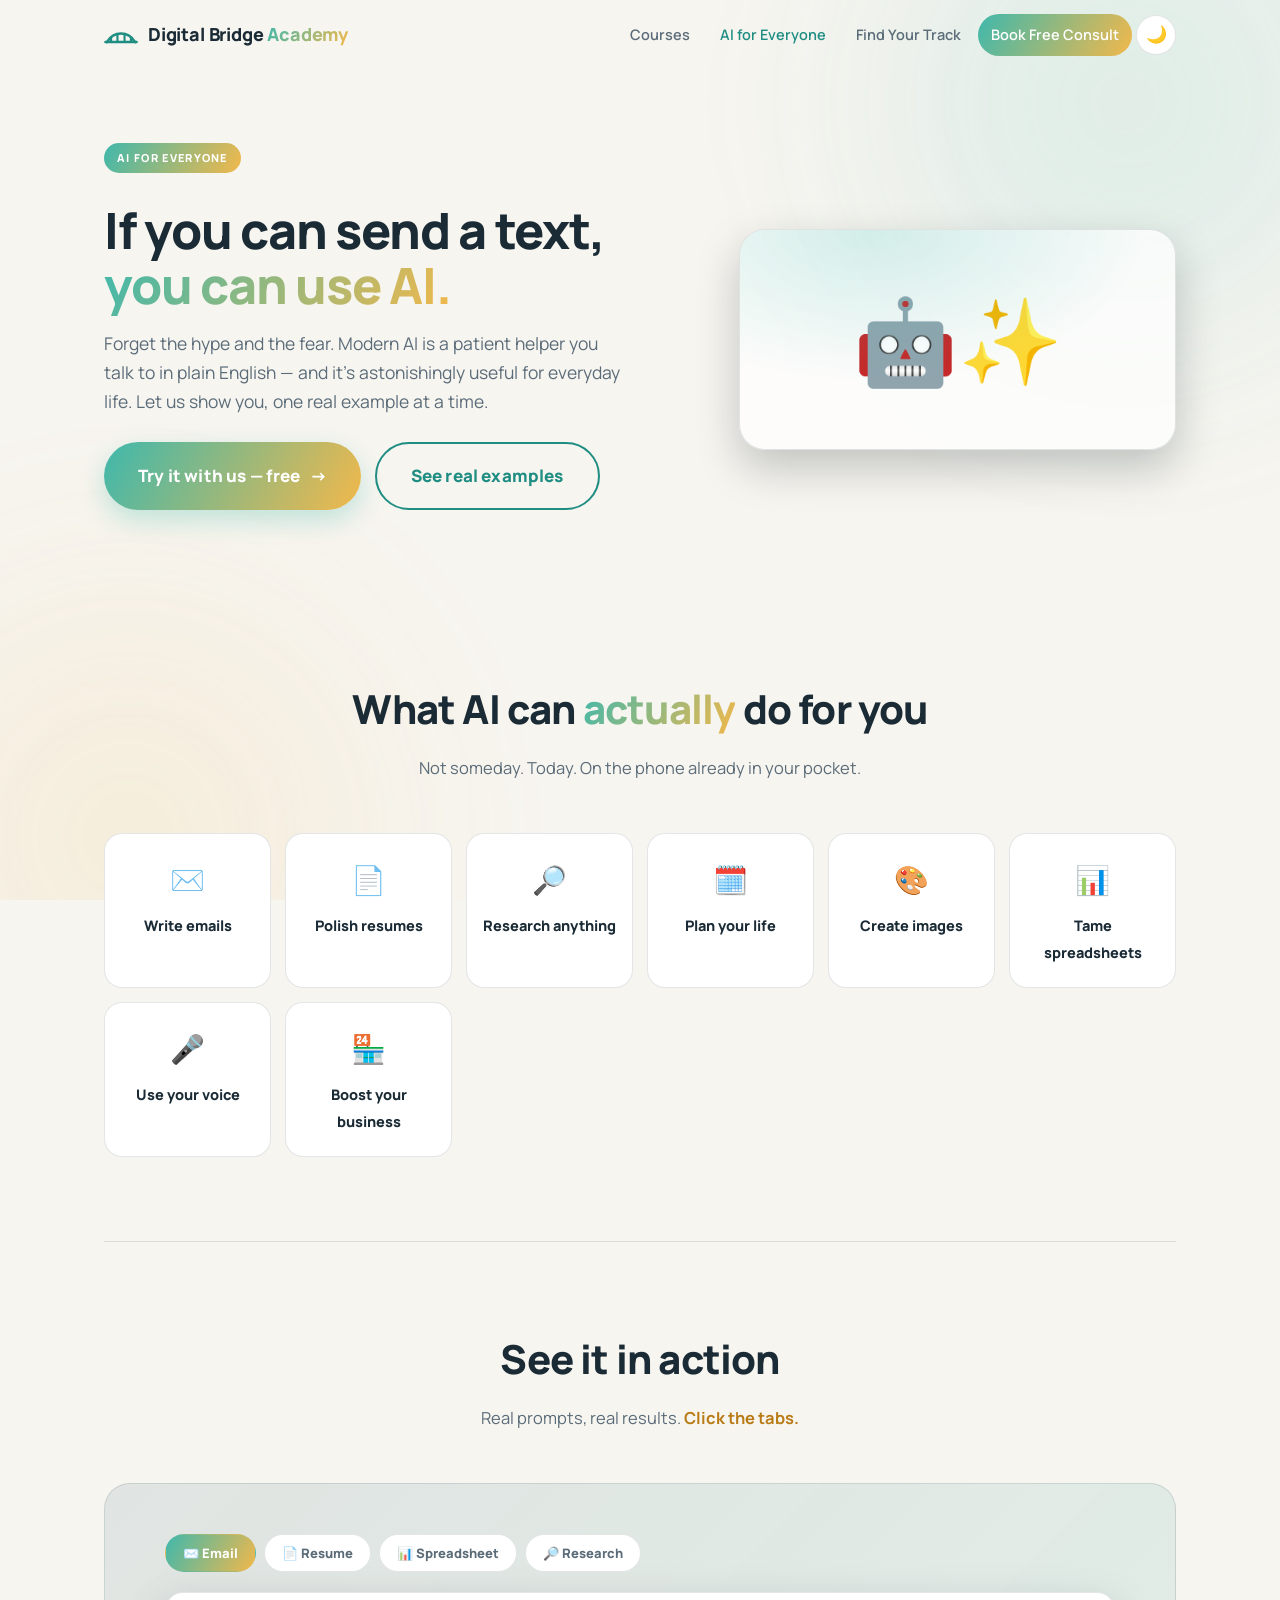
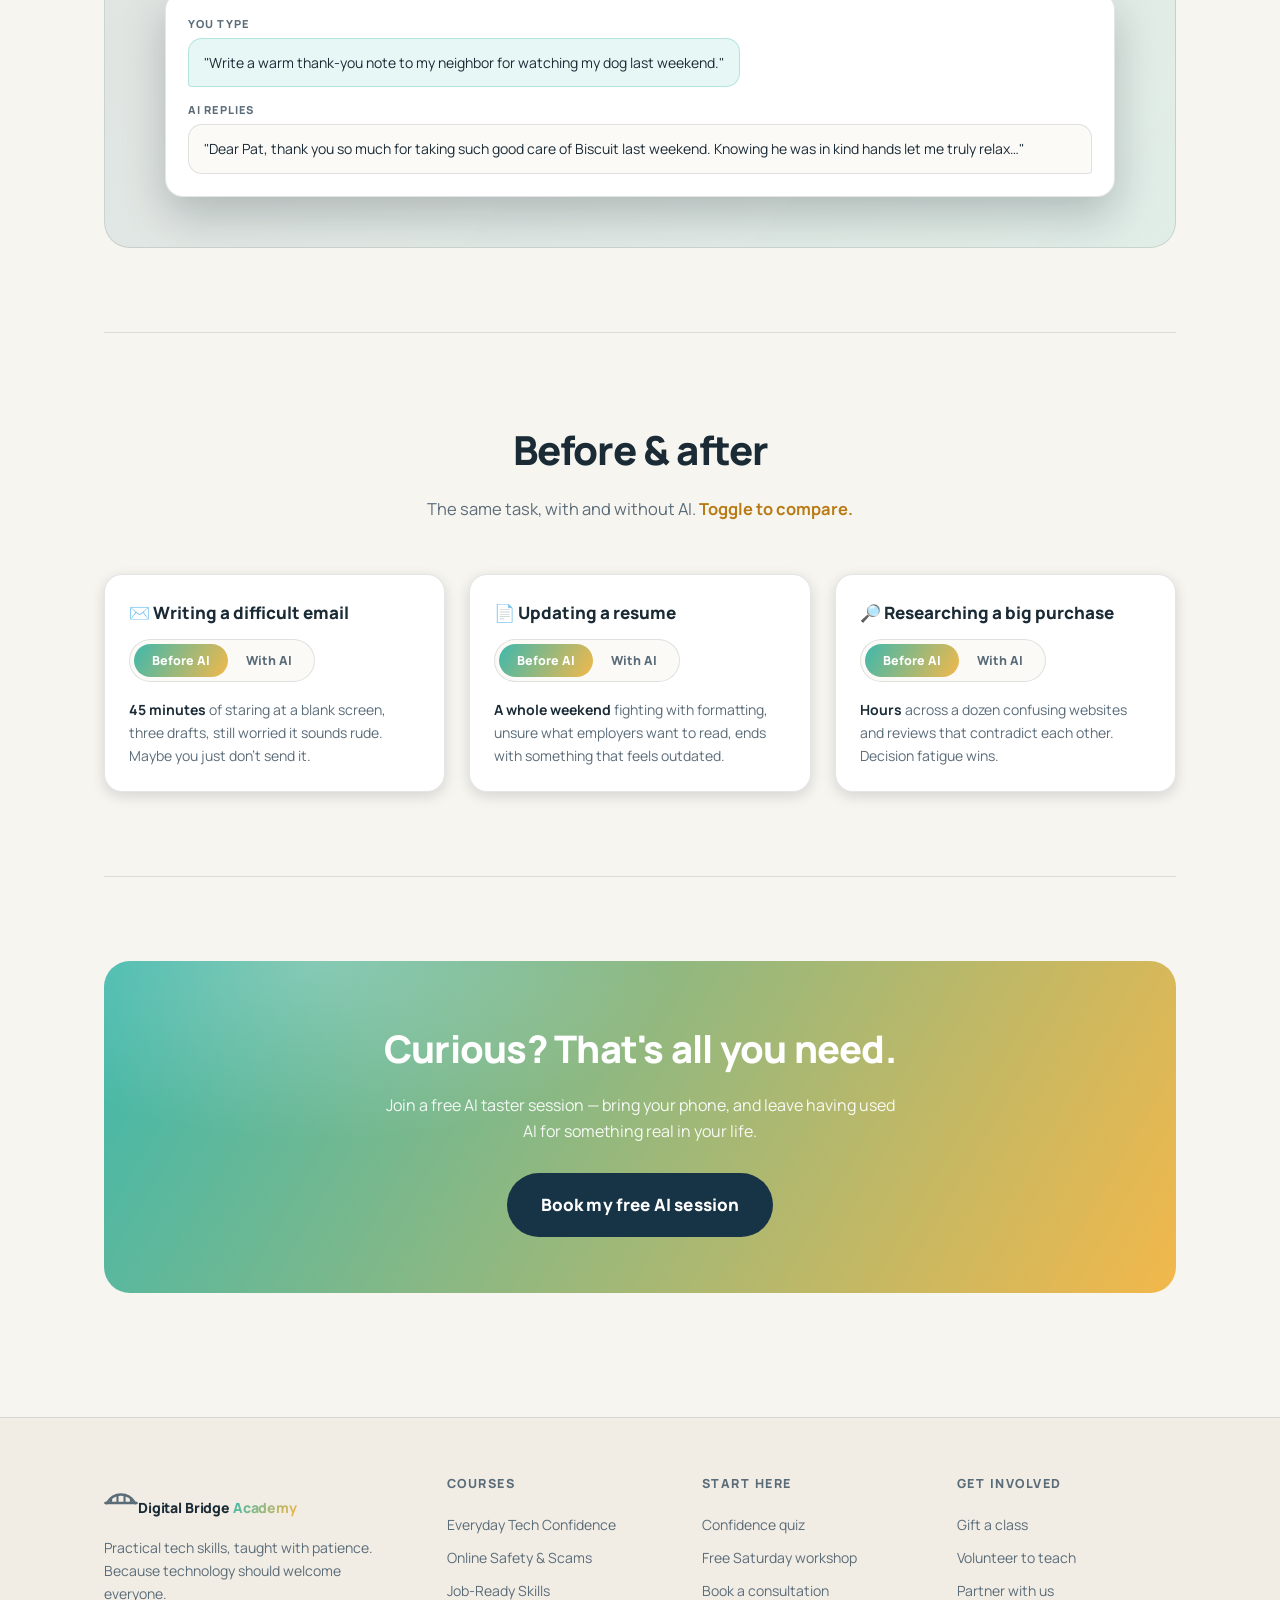
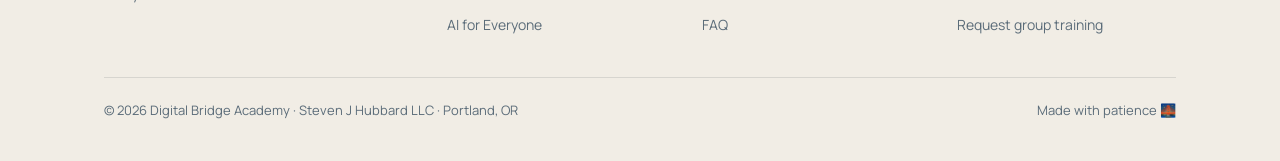
==== ai.html @ d9660aeb "Add Google Analytics (G-DJLLZ2NYZN) Wire in the gtag.js snippet for digital-bridge-academy.com's ded" ====
<!DOCTYPE html>
<html lang="en">
<head>
<meta charset="UTF-8">
<meta name="viewport" content="width=device-width, initial-scale=1.0">
<title>AI for Beginners — Learn AI Without Code | Digital Bridge Academy</title>
<meta name="description" content="AI classes for beginners and seniors: use AI assistants for email, resumes, research, spreadsheets, and everyday life — in plain English, no programming. See real before-and-after examples.">
<meta name="robots" content="index, follow">
<meta name="theme-color" content="#0B141D">
<link rel="canonical" href="https://digital-bridge-academy.vercel.app/ai.html">
<link rel="icon" href="/favicon.svg" type="image/svg+xml">
<script>document.documentElement.classList.add('js')</script>
<meta property="og:type" content="website">
<meta property="og:site_name" content="Digital Bridge Academy">
<meta property="og:title" content="AI for Everyone — Learn AI Without Code">
<meta property="og:description" content="Use AI for email, resumes, research, and everyday life — plain English, no programming.">
<meta property="og:url" content="https://digital-bridge-academy.vercel.app/ai.html">
<link rel="preconnect" href="https://fonts.googleapis.com">
<link rel="preconnect" href="https://fonts.gstatic.com" crossorigin>
<link rel="stylesheet" href="https://fonts.googleapis.com/css2?family=Manrope:wght@500;600;700;800&display=swap">
<link rel="stylesheet" href="/styles.css">
<!-- Google tag (gtag.js) -->
<script async src="https://www.googletagmanager.com/gtag/js?id=G-DJLLZ2NYZN"></script>
<script>window.dataLayer=window.dataLayer||[];function gtag(){dataLayer.push(arguments);}gtag('js',new Date());gtag('config','G-DJLLZ2NYZN');</script>
</head>
<body>
<a class="skip-link" href="#main">Skip to main content</a>
<div class="bg-blobs" aria-hidden="true"></div>
<div class="progress-bar" id="progressBar" aria-hidden="true"></div>

<header class="site-header">
  <div class="wrap header-inner">
    <a href="/" class="logo" aria-label="Digital Bridge Academy home">
      <svg viewBox="0 0 48 48" aria-hidden="true"><path d="M4 34 C14 18, 34 18, 44 34" fill="none" stroke="currentColor" stroke-width="3.5" stroke-linecap="round"/><line x1="10" y1="34" x2="10" y2="27.5" stroke="currentColor" stroke-width="3"/><line x1="19" y1="34" x2="19" y2="23.5" stroke="currentColor" stroke-width="3"/><line x1="29" y1="34" x2="29" y2="23.5" stroke="currentColor" stroke-width="3"/><line x1="38" y1="34" x2="38" y2="27.5" stroke="currentColor" stroke-width="3"/><line x1="2" y1="34" x2="46" y2="34" stroke="currentColor" stroke-width="3.5" stroke-linecap="round"/></svg>
      <span>Digital Bridge <em>Academy</em></span>
    </a>
    <nav class="main-nav" aria-label="Main navigation">
      <a href="/#courses">Courses</a>
      <a href="/ai.html" class="active">AI for Everyone</a>
      <a href="/#quiz">Find Your Track</a>
      <a href="/#contact" class="nav-cta">Book Free Consult</a>
      <button class="theme-toggle" id="themeToggle" aria-label="Toggle color theme">☀️</button>
    </nav>
  </div>
</header>

<main id="main">
<div class="wrap">

  <section class="course-hero">
    <div>
      <span class="badge badge-hot">AI for Everyone</span>
      <h1>If you can send a text, <span style="background:var(--grad-brand); -webkit-background-clip:text; background-clip:text; color:transparent;">you can use AI.</span></h1>
      <p class="lede">Forget the hype and the fear. Modern AI is a patient helper you talk to in plain English — and it's astonishingly useful for everyday life. Let us show you, one real example at a time.</p>
      <div class="cta-row">
        <a href="/#contact" class="btn btn-primary btn-lg">Try it with us — free <span class="btn-arrow">→</span></a>
        <a href="#examples" class="btn btn-secondary btn-lg">See real examples</a>
      </div>
    </div>
    <div class="course-hero-art reveal-scale" aria-hidden="true">🤖✨</div>
  </section>

  <section class="section" id="can-do">
    <div class="section-head reveal">
      <h2>What AI can <span class="grad">actually</span> do for you</h2>
      <p class="sub">Not someday. Today. On the phone already in your pocket.</p>
    </div>
    <div class="aud-grid">
      <div class="aud-chip reveal" style="--d:.02s" data-tip="Draft, soften, or shorten any email — then you approve every word before sending."><span class="a-icon">✉️</span><span class="a-name">Write emails</span></div>
      <div class="aud-chip reveal" style="--d:.05s" data-tip="Turn your work history into a polished, modern resume in minutes."><span class="a-icon">📄</span><span class="a-name">Polish resumes</span></div>
      <div class="aud-chip reveal" style="--d:.08s" data-tip="Compare products, summarize articles, and answer questions — with sources."><span class="a-icon">🔎</span><span class="a-name">Research anything</span></div>
      <div class="aud-chip reveal" style="--d:.11s" data-tip="Meal plans, budgets, packing lists, medication schedules — organized instantly."><span class="a-icon">🗓️</span><span class="a-name">Plan your life</span></div>
      <div class="aud-chip reveal" style="--d:.14s" data-tip="Describe a picture in words and watch AI create it — cards, invitations, art."><span class="a-icon">🎨</span><span class="a-name">Create images</span></div>
      <div class="aud-chip reveal" style="--d:.17s" data-tip="Totals, sorting, and summaries in spreadsheets — without memorizing formulas."><span class="a-icon">📊</span><span class="a-name">Tame spreadsheets</span></div>
      <div class="aud-chip reveal" style="--d:.2s" data-tip="Talk instead of type — AI assistants understand plain spoken English."><span class="a-icon">🎤</span><span class="a-name">Use your voice</span></div>
      <div class="aud-chip reveal" style="--d:.23s" data-tip="Invoices, follow-ups, social posts — small-business busywork, automated."><span class="a-icon">🏪</span><span class="a-name">Boost your business</span></div>
    </div>
  </section>

  <section class="section" id="examples">
    <div class="section-head reveal">
      <h2>See it in action</h2>
      <p class="sub">Real prompts, real results. <strong>Click the tabs.</strong></p>
    </div>
    <div class="ai-band reveal">
      <div class="tab-btns" role="tablist">
        <button class="active">✉️ Email</button>
        <button>📄 Resume</button>
        <button>📊 Spreadsheet</button>
        <button>🔎 Research</button>
      </div>
      <div class="tab-panel active">
        <div class="chat-demo">
          <div class="chat-line user"><span class="who">You type</span><p>"Write a warm thank-you note to my neighbor for watching my dog last weekend."</p></div>
          <div class="chat-line ai"><span class="who">AI replies</span><p>"Dear Pat, thank you so much for taking such good care of Biscuit last weekend. Knowing he was in kind hands let me truly relax…"</p></div>
        </div>
      </div>
      <div class="tab-panel">
        <div class="chat-demo">
          <div class="chat-line user"><span class="who">You type</span><p>"I stocked shelves and trained new staff for 12 years. Turn that into resume bullet points."</p></div>
          <div class="chat-line ai"><span class="who">AI replies</span><p>"• Managed inventory accuracy across 4,000+ SKUs&nbsp;&nbsp;• Trained and mentored 25+ new team members&nbsp;&nbsp;• Recognized for 12 years of reliable service…"</p></div>
        </div>
      </div>
      <div class="tab-panel">
        <div class="chat-demo">
          <div class="chat-line user"><span class="who">You type</span><p>"Here are my monthly expenses. What am I spending the most on, and where could I save?"</p></div>
          <div class="chat-line ai"><span class="who">AI replies</span><p>"Your top category is subscriptions at $87/month. Three appear unused since March — canceling them saves $41/month…"</p></div>
        </div>
      </div>
      <div class="tab-panel">
        <div class="chat-demo">
          <div class="chat-line user"><span class="who">You type</span><p>"Compare the three best phones for seniors under $300. Big buttons matter."</p></div>
          <div class="chat-line ai"><span class="who">AI replies</span><p>"Here are three strong options with large displays and simple modes, compared by price, battery, and ease of use…"</p></div>
        </div>
      </div>
    </div>
  </section>

  <section class="section" id="before-after">
    <div class="section-head reveal">
      <h2>Before &amp; after</h2>
      <p class="sub">The same task, with and without AI. <strong>Toggle to compare.</strong></p>
    </div>
    <div class="card-grid">
      <div class="ba reveal" style="--d:.04s">
        <h3 style="font-weight:800; font-size:17px; margin-bottom:12px;">✉️ Writing a difficult email</h3>
        <div class="ba-toggle"><button class="active">Before AI</button><button>With AI</button></div>
        <div class="ba-pane active"><strong>45 minutes</strong> of staring at a blank screen, three drafts, still worried it sounds rude. Maybe you just don't send it.</div>
        <div class="ba-pane"><strong>3 minutes:</strong> describe what you want to say and how you want it to feel. Read the draft, tweak two words, send. Done — and it sounds like the best version of you.</div>
      </div>
      <div class="ba reveal" style="--d:.12s">
        <h3 style="font-weight:800; font-size:17px; margin-bottom:12px;">📄 Updating a resume</h3>
        <div class="ba-toggle"><button class="active">Before AI</button><button>With AI</button></div>
        <div class="ba-pane active"><strong>A whole weekend</strong> fighting with formatting, unsure what employers want to read, ends with something that feels outdated.</div>
        <div class="ba-pane"><strong>One evening:</strong> tell AI your real work history in your own words. It structures, phrases, and formats — you fact-check and approve. Modern, honest, and finished.</div>
      </div>
      <div class="ba reveal" style="--d:.2s">
        <h3 style="font-weight:800; font-size:17px; margin-bottom:12px;">🔎 Researching a big purchase</h3>
        <div class="ba-toggle"><button class="active">Before AI</button><button>With AI</button></div>
        <div class="ba-pane active"><strong>Hours</strong> across a dozen confusing websites and reviews that contradict each other. Decision fatigue wins.</div>
        <div class="ba-pane"><strong>10 minutes:</strong> ask for a comparison that fits YOUR needs and budget, then ask follow-up questions like you would a knowledgeable friend.</div>
      </div>
    </div>
  </section>

  <section class="section">
    <div class="cta-band reveal-scale">
      <h2>Curious? That's all you need.</h2>
      <p>Join a free AI taster session — bring your phone, and leave having used AI for something real in your life.</p>
      <a href="/#contact" class="btn btn-lg">Book my free AI session</a>
    </div>
  </section>

</div>
</main>

<footer class="site-footer">
  <div class="wrap">
    <div class="footer-grid">
      <div class="footer-brand">
        <a href="/" class="logo"><svg viewBox="0 0 48 48" aria-hidden="true"><path d="M4 34 C14 18, 34 18, 44 34" fill="none" stroke="currentColor" stroke-width="3.5" stroke-linecap="round"/><line x1="10" y1="34" x2="10" y2="27.5" stroke="currentColor" stroke-width="3"/><line x1="19" y1="34" x2="19" y2="23.5" stroke="currentColor" stroke-width="3"/><line x1="29" y1="34" x2="29" y2="23.5" stroke="currentColor" stroke-width="3"/><line x1="38" y1="34" x2="38" y2="27.5" stroke="currentColor" stroke-width="3"/><line x1="2" y1="34" x2="46" y2="34" stroke="currentColor" stroke-width="3.5" stroke-linecap="round"/></svg><span>Digital Bridge <em>Academy</em></span></a>
        <p>Practical tech skills, taught with patience. Because technology should welcome everyone.</p>
      </div>
      <div>
        <h4>Courses</h4>
        <a href="/courses/everyday-tech.html">Everyday Tech Confidence</a>
        <a href="/courses/online-safety.html">Online Safety &amp; Scams</a>
        <a href="/courses/job-ready.html">Job-Ready Skills</a>
        <a href="/ai.html">AI for Everyone</a>
      </div>
      <div>
        <h4>Start here</h4>
        <a href="/#quiz">Confidence quiz</a>
        <a href="/#workshop">Free Saturday workshop</a>
        <a href="/#contact">Book a consultation</a>
        <a href="/#faq">FAQ</a>
      </div>
      <div>
        <h4>Get involved</h4>
        <a href="/#contact">Gift a class</a>
        <a href="/#contact">Volunteer to teach</a>
        <a href="/#contact">Partner with us</a>
        <a href="/#contact">Request group training</a>
      </div>
    </div>
    <div class="footer-bottom">
      <span>© 2026 Digital Bridge Academy · Steven J Hubbard LLC · Portland, OR</span>
      <span>Made with patience 🌉</span>
    </div>
  </div>
</footer>

<button id="backToTop" aria-label="Back to top">↑</button>
<script src="/main.js" defer></script>
</body>
</html>
---- styles.css ----
/* ============================================================
   Digital Bridge Academy — Design System
   Premium, warm, accessible. Light + dark themes.
   ============================================================ */

:root{
  --brand-teal:#3FB8AC;
  --brand-amber:#F2B84B;
  --brand-navy:#1F4E6B;
  --grad-brand:linear-gradient(120deg, var(--brand-teal), var(--brand-amber));
  --radius:18px;
  --radius-lg:26px;
  --shadow-1:0 4px 14px rgba(6,16,24,.14);
  --shadow-2:0 18px 44px rgba(6,16,24,.22);
  --shadow-3:0 34px 80px rgba(6,16,24,.32);
  --ease-spring:cubic-bezier(.34,1.4,.4,1);
  --ease-out:cubic-bezier(.16,.84,.32,1);
}

/* ---------- Themes ---------- */
:root, [data-theme="dark"]{
  --bg:#0B141D;
  --bg-2:#0F1B26;
  --surface:#141F2B;
  --surface-2:#1A2836;
  --glass:rgba(20,31,43,.66);
  --glass-strong:rgba(20,31,43,.92);
  --text:#EAF0F5;
  --muted:#97A9B8;
  --line:rgba(151,169,184,.16);
  --line-strong:rgba(151,169,184,.30);
  --teal:#4CC4B8;
  --amber:#F6C15E;
  --on-accent:#0D1A24;
  --hero-glow-1:rgba(63,184,172,.16);
  --hero-glow-2:rgba(242,184,75,.10);
  --shadow-color:rgba(0,0,0,.5);
}
[data-theme="light"]{
  --bg:#F7F5F0;
  --bg-2:#F1EDE5;
  --surface:#FFFFFF;
  --surface-2:#FBFAF7;
  --glass:rgba(255,255,255,.72);
  --glass-strong:rgba(255,255,255,.95);
  --text:#1B2B36;
  --muted:#5B6C79;
  --line:rgba(27,43,54,.12);
  --line-strong:rgba(27,43,54,.26);
  --teal:#1F8D82;
  --amber:#B87A14;
  --on-accent:#FFFFFF;
  --hero-glow-1:rgba(63,184,172,.22);
  --hero-glow-2:rgba(242,184,75,.20);
  --shadow-color:rgba(31,78,107,.18);
}

/* ---------- Base ---------- */
*{margin:0; padding:0; box-sizing:border-box;}
html{scroll-behavior:smooth; scroll-padding-top:90px;}
body{
  font-family:'Manrope', 'Segoe UI', Helvetica, Arial, sans-serif;
  background:var(--bg); color:var(--text); line-height:1.65;
  -webkit-font-smoothing:antialiased; text-rendering:optimizeLegibility;
  transition:background .35s ease, color .35s ease;
  overflow-x:hidden;
}
.wrap{max-width:1120px; margin:0 auto; padding:0 24px;}
::selection{background:rgba(63,184,172,.35);}
a{color:var(--teal);}
img, svg{max-width:100%;}
:focus-visible{outline:3px solid var(--teal); outline-offset:3px; border-radius:6px;}
.skip-link{position:absolute; left:-9999px; top:0; background:var(--surface); color:var(--text); padding:12px 18px; border-radius:0 0 12px 0; z-index:200;}
.skip-link:focus{left:0;}

/* Ambient background blobs */
.bg-blobs{position:fixed; inset:0; z-index:-1; overflow:hidden; pointer-events:none;}
.bg-blobs::before, .bg-blobs::after{
  content:''; position:absolute; width:60vw; height:60vw; border-radius:50%;
  filter:blur(90px); opacity:.8;
}
.bg-blobs::before{background:radial-gradient(circle, var(--hero-glow-1), transparent 65%); top:-22vw; right:-18vw; animation:blob-a 26s ease-in-out infinite alternate;}
.bg-blobs::after{background:radial-gradient(circle, var(--hero-glow-2), transparent 65%); bottom:-25vw; left:-20vw; animation:blob-b 32s ease-in-out infinite alternate;}
@keyframes blob-a{from{transform:translate(0,0) scale(1);} to{transform:translate(-6vw,8vh) scale(1.15);}}
@keyframes blob-b{from{transform:translate(0,0) scale(1.1);} to{transform:translate(7vw,-6vh) scale(.95);}}

/* ---------- Progress bar ---------- */
.progress-bar{position:fixed; top:0; left:0; height:3px; width:0; background:var(--grad-brand); z-index:120; border-radius:0 3px 3px 0;}

/* ---------- Header ---------- */
.site-header{position:sticky; top:0; z-index:100; background:transparent; transition:background .3s, box-shadow .3s, border-color .3s; border-bottom:1px solid transparent;}
.site-header.scrolled{background:var(--glass); backdrop-filter:blur(14px); -webkit-backdrop-filter:blur(14px); border-bottom-color:var(--line); box-shadow:0 10px 30px var(--shadow-color);}
.header-inner{display:flex; align-items:center; justify-content:space-between; padding:14px 24px; gap:12px; flex-wrap:wrap;}
.logo{display:flex; align-items:center; gap:10px; text-decoration:none; color:var(--teal); font-weight:800; font-size:18px; letter-spacing:-.01em;}
.logo svg{width:34px; height:34px; transition:transform .45s var(--ease-spring);}
.logo:hover svg{transform:translateY(-3px) rotate(-5deg);}
.logo span{color:var(--text);}
.logo em{font-style:normal; background:var(--grad-brand); -webkit-background-clip:text; background-clip:text; color:transparent;}
nav.main-nav{display:flex; gap:4px; align-items:center; flex-wrap:wrap;}
nav.main-nav a{text-decoration:none; color:var(--muted); font-size:14.5px; font-weight:600; padding:9px 13px; border-radius:999px; transition:color .2s, background .2s;}
nav.main-nav a:hover{color:var(--text); background:rgba(127,127,127,.12);}
nav.main-nav a.active{color:var(--teal);}
.nav-cta{background:var(--grad-brand); color:var(--on-accent) !important; font-weight:800;}
.nav-cta:hover{filter:brightness(1.08); background:var(--grad-brand) !important;}
.theme-toggle{width:40px; height:40px; border-radius:50%; border:1px solid var(--line); background:var(--surface); color:var(--text); cursor:pointer; font-size:17px; display:flex; align-items:center; justify-content:center; transition:transform .3s var(--ease-spring), background .2s;}
.theme-toggle:hover{transform:rotate(18deg) scale(1.08);}

/* ---------- Buttons ---------- */
.btn{position:relative; overflow:hidden; display:inline-flex; align-items:center; justify-content:center; gap:9px; padding:15px 28px; border-radius:999px; text-decoration:none; font-size:15.5px; font-weight:800; font-family:inherit; border:none; cursor:pointer; transition:transform .22s var(--ease-out), box-shadow .22s, filter .2s; letter-spacing:.01em;}
.btn::after{content:''; position:absolute; top:0; left:-80%; width:50%; height:100%; background:linear-gradient(105deg, transparent, rgba(255,255,255,.4), transparent); transform:skewX(-20deg); transition:left .6s ease;}
.btn:hover::after{left:135%;}
.btn-primary{background:var(--grad-brand); color:var(--on-accent); box-shadow:0 10px 26px rgba(63,184,172,.3);}
.btn-primary:hover{transform:translateY(-3px); box-shadow:0 16px 36px rgba(63,184,172,.4);}
.btn-arrow{display:inline-block; transition:transform .25s ease;}
.btn:hover .btn-arrow{transform:translateX(5px);}
.btn-secondary{background:transparent; color:var(--teal); border:2px solid var(--teal);}
.btn-secondary:hover{background:rgba(63,184,172,.1); transform:translateY(-3px);}
.btn-ghost{background:transparent; color:var(--muted); border:2px solid var(--line-strong);}
.btn-ghost:hover{color:var(--text); border-color:var(--muted);}
.btn-lg{padding:18px 34px; font-size:17px;}
.btn-sm{padding:10px 20px; font-size:13.5px;}

/* ---------- Tooltips ---------- */
[data-tip]{position:relative;}
[data-tip]::before{content:''; position:absolute; bottom:calc(100% + 3px); left:50%; transform:translateX(-50%); border:6px solid transparent; border-top-color:var(--glass-strong); display:none; pointer-events:none; z-index:70;}
[data-tip]::after{content:attr(data-tip); position:absolute; bottom:calc(100% + 14px); left:50%; transform:translateX(-50%); background:var(--glass-strong); backdrop-filter:blur(10px); color:var(--text); padding:10px 14px; border-radius:12px; font-size:12.5px; font-weight:500; font-style:normal; line-height:1.5; width:max-content; max-width:240px; text-align:left; display:none; pointer-events:none; border:1px solid var(--line); box-shadow:var(--shadow-2); z-index:70; white-space:normal;}
[data-tip]:hover::after, [data-tip]:focus-visible::after{display:block; animation:tip-in .22s ease;}
[data-tip]:hover::before, [data-tip]:focus-visible::before{display:block; animation:tip-in .22s ease;}
@keyframes tip-in{from{opacity:0; translate:0 6px;} to{opacity:1; translate:0 0;}}
.term{border-bottom:2px dotted var(--teal); cursor:help; font-weight:600;}

/* ---------- Reveal ---------- */
.js .reveal{opacity:0; transform:translateY(28px); transition:opacity .75s ease var(--d,0s), transform .75s var(--ease-out) var(--d,0s);}
.js .reveal.in-view{opacity:1; transform:none;}
.js .reveal-scale{opacity:0; transform:scale(.92); transition:opacity .7s ease var(--d,0s), transform .7s var(--ease-spring) var(--d,0s);}
.js .reveal-scale.in-view{opacity:1; transform:none;}

/* ---------- Hero ---------- */
.hero{position:relative; display:grid; grid-template-columns:1.05fr .95fr; gap:44px; align-items:center; padding:84px 0 70px;}
@media(max-width:880px){.hero{grid-template-columns:1fr; padding-top:44px;}}
#particles{position:absolute; inset:0; z-index:-1; opacity:.55;}
.eyebrow{display:inline-flex; align-items:center; gap:8px; color:var(--amber); font-size:12.5px; letter-spacing:.16em; text-transform:uppercase; font-weight:800; margin-bottom:18px; background:var(--surface); border:1px solid var(--line); padding:8px 16px; border-radius:999px; box-shadow:var(--shadow-1);}
.eyebrow .dot{width:8px; height:8px; border-radius:50%; background:var(--teal); animation:pulse-dot 2s ease infinite;}
@keyframes pulse-dot{0%,100%{box-shadow:0 0 0 0 rgba(63,184,172,.5);} 60%{box-shadow:0 0 0 7px rgba(63,184,172,0);}}
.hero h1{font-size:clamp(36px, 5.6vw, 62px); line-height:1.06; letter-spacing:-.03em; font-weight:800; margin-bottom:22px;}
.hero h1 .grad{background:var(--grad-brand); -webkit-background-clip:text; background-clip:text; color:transparent;}
.hero .lede{font-size:19px; color:var(--muted); max-width:520px; margin-bottom:30px;}
.rotator-box{display:inline-block; color:var(--teal); font-weight:800;}
.rotator{display:inline-block; border-bottom:3px solid var(--amber);}
.rotator.swap{animation:rotate-word .5s ease;}
@keyframes rotate-word{from{opacity:0; transform:translateY(10px);} to{opacity:1; transform:none;}}
.cta-row{display:flex; gap:14px; flex-wrap:wrap; margin-bottom:26px;}
.hero .cta-row{margin-bottom:44px;}
.hero-trust{display:flex; gap:14px 24px; flex-wrap:wrap; list-style:none;}
.hero-trust li{font-size:13.5px; color:var(--muted); font-weight:600; cursor:help; display:flex; align-items:center; gap:7px;}
.hero-trust li::before{content:'✓'; color:var(--on-accent); background:var(--teal); width:18px; height:18px; border-radius:50%; display:inline-flex; align-items:center; justify-content:center; font-size:11px; flex-shrink:0;}

/* Floating device cards */
.hero-stage{position:relative; min-height:420px;}
@media(max-width:880px){.hero-stage{min-height:360px;}}
.float-card{position:absolute; background:var(--glass); backdrop-filter:blur(12px); -webkit-backdrop-filter:blur(12px); border:1px solid var(--line); border-radius:var(--radius); padding:18px 20px; box-shadow:var(--shadow-2); will-change:transform; transition:box-shadow .3s;}
.float-card:hover{box-shadow:var(--shadow-3);}
.float-card .fc-icon{font-size:26px; display:block; margin-bottom:8px;}
.float-card .fc-title{font-weight:800; font-size:14.5px;}
.float-card .fc-sub{font-size:12.5px; color:var(--muted);}
.fc-1{top:4%; left:6%; animation:floaty 7s ease-in-out infinite;}
.fc-2{top:26%; right:2%; animation:floaty 8s ease-in-out infinite 1.2s;}
.fc-3{bottom:22%; left:0%; animation:floaty 9s ease-in-out infinite 2.1s;}
.fc-4{bottom:2%; right:12%; animation:floaty 7.5s ease-in-out infinite .6s;}
@keyframes floaty{0%,100%{transform:translateY(0) rotate(-.6deg);} 50%{transform:translateY(-14px) rotate(.6deg);}}
.hero-orb{position:absolute; top:50%; left:50%; transform:translate(-50%,-50%); width:290px; height:290px; border-radius:50%; background:conic-gradient(from 120deg, var(--brand-teal), var(--brand-amber), var(--brand-navy), var(--brand-teal)); filter:blur(46px); opacity:.34; animation:spin-slow 22s linear infinite;}
@keyframes spin-slow{to{transform:translate(-50%,-50%) rotate(360deg);}}
.hero-bridge{position:absolute; top:50%; left:50%; transform:translate(-50%,-50%); width:74%;}
.bridge-path{stroke-dasharray:520; stroke-dashoffset:520; animation:draw 2.2s ease forwards .4s;}
@keyframes draw{to{stroke-dashoffset:0;}}
.traveler{offset-path:path('M20 210 C120 90, 280 90, 380 210'); animation:travel 8s ease-in-out infinite 2.6s; opacity:0;}
@keyframes travel{0%{offset-distance:0%; opacity:0;} 6%{opacity:1;} 94%{opacity:1;} 100%{offset-distance:100%; opacity:0;}}

/* ---------- Sections ---------- */
.section{padding:84px 0; position:relative;}
.section + .section{border-top:1px solid var(--line);}
.section-head{text-align:center; max-width:680px; margin:0 auto 52px;}
.section-head h2{font-size:clamp(28px,3.6vw,40px); letter-spacing:-.02em; font-weight:800; margin-bottom:12px;}
.section-head h2 .grad{background:var(--grad-brand); -webkit-background-clip:text; background-clip:text; color:transparent;}
.section-head .sub{color:var(--muted); font-size:16.5px;}
.section-head .sub strong{color:var(--amber);}

/* ---------- Stats ---------- */
.stats{display:grid; grid-template-columns:repeat(auto-fit,minmax(150px,1fr)); gap:14px; padding:30px; background:var(--glass); backdrop-filter:blur(12px); border:1px solid var(--line); border-radius:var(--radius-lg); box-shadow:var(--shadow-2); margin-top:-8px;}
.stat{text-align:center; padding:12px 8px; border-radius:14px; transition:background .25s, transform .25s; cursor:help;}
.stat:hover{background:rgba(127,127,127,.08); transform:translateY(-3px);}
.stat-num{font-size:38px; font-weight:800; background:var(--grad-brand); -webkit-background-clip:text; background-clip:text; color:transparent; letter-spacing:-.02em; line-height:1.1;}
.stat-label{font-size:12px; color:var(--muted); text-transform:uppercase; letter-spacing:.1em; margin-top:4px; font-weight:700;}

/* ---------- Audience ---------- */
.aud-grid{display:grid; grid-template-columns:repeat(auto-fit,minmax(160px,1fr)); gap:14px;}
.aud-chip{background:var(--surface); border:1px solid var(--line); border-radius:var(--radius); padding:22px 16px; text-align:center; transition:transform .3s var(--ease-spring), border-color .3s, box-shadow .3s; cursor:help;}
.aud-chip:hover{transform:translateY(-6px) scale(1.03); border-color:var(--teal); box-shadow:var(--shadow-2);}
.aud-chip .a-icon{font-size:28px; display:block; margin-bottom:10px; transition:transform .3s var(--ease-spring);}
.aud-chip:hover .a-icon{transform:scale(1.25);}
.aud-chip .a-name{font-weight:800; font-size:14.5px;}

/* ---------- Cards (courses) ---------- */
.card-grid{display:grid; grid-template-columns:repeat(auto-fit,minmax(280px,1fr)); gap:24px; align-items:start;}
.course-card{position:relative; background:var(--surface); border:1px solid var(--line); border-radius:var(--radius-lg); padding:30px; display:flex; flex-direction:column; transition:transform .3s var(--ease-out), box-shadow .3s, border-color .3s; overflow:hidden;}
.course-card::before{content:''; position:absolute; top:0; left:0; right:0; height:5px; background:var(--grad-brand); opacity:0; transition:opacity .3s;}
.course-card:hover{transform:translateY(-8px); box-shadow:var(--shadow-3); border-color:var(--line-strong);}
.course-card:hover::before{opacity:1;}
.course-card.featured{border-color:var(--amber); background:linear-gradient(175deg, rgba(242,184,75,.07), transparent 45%), var(--surface);}
.course-card.pulse{animation:card-pulse 1.6s ease 2;}
@keyframes card-pulse{0%,100%{box-shadow:0 0 0 0 rgba(242,184,75,0);} 50%{box-shadow:0 0 0 12px rgba(242,184,75,.16); border-color:var(--amber);}}
.badge{display:inline-flex; align-self:flex-start; font-size:11px; letter-spacing:.12em; text-transform:uppercase; font-weight:800; color:var(--teal); background:rgba(63,184,172,.13); border-radius:999px; padding:6px 13px; margin-bottom:16px;}
.badge-hot{color:var(--on-accent); background:var(--grad-brand);}
.course-card h3{font-size:21px; margin-bottom:10px; font-weight:800; letter-spacing:-.01em;}
.course-card > p{font-size:14.5px; color:var(--muted); margin-bottom:16px;}
.course-meta{display:flex; gap:8px; flex-wrap:wrap; margin-bottom:16px;}
.meta-chip{font-size:11.5px; font-weight:700; color:var(--muted); background:var(--surface-2); border:1px solid var(--line); border-radius:999px; padding:5px 12px;}
.course-card ul{list-style:none;}
.course-card li{font-size:13.5px; padding:9px 0; border-top:1px solid var(--line); cursor:help; transition:padding-left .2s, color .2s;}
.course-card li:hover{padding-left:6px; color:var(--amber);}
.course-card li::before{content:'✓ '; color:var(--teal); font-weight:800;}
.card-links{display:flex; gap:10px; margin-top:18px; flex-wrap:wrap;}

/* ---------- Journey timeline ---------- */
.journey{position:relative; max-width:760px; margin:0 auto; padding-left:34px;}
.journey::before{content:''; position:absolute; left:10px; top:6px; bottom:6px; width:3px; background:var(--line-strong); border-radius:2px;}
.j-line{position:absolute; left:10px; top:6px; width:3px; height:0; background:var(--grad-brand); border-radius:2px; transition:height .25s linear;}
.j-step{position:relative; padding:0 0 40px 22px;}
.j-step::before{content:''; position:absolute; left:-31px; top:5px; width:19px; height:19px; border-radius:50%; background:var(--surface); border:3px solid var(--line-strong); transition:border-color .3s, background .3s, transform .3s var(--ease-spring); z-index:2;}
.j-step.lit::before{border-color:var(--teal); background:var(--teal); transform:scale(1.15);}
.j-step h3{font-size:18px; font-weight:800; margin-bottom:6px;}
.j-step p{font-size:14.5px; color:var(--muted); max-width:560px;}
.j-step .j-tag{display:inline-block; font-size:11px; font-weight:800; letter-spacing:.1em; text-transform:uppercase; color:var(--amber); margin-bottom:6px;}

/* ---------- Quiz ---------- */
.quiz-box{background:linear-gradient(160deg, rgba(31,78,107,.32), rgba(63,184,172,.10)), var(--surface); border:1px solid var(--line); border-radius:var(--radius-lg); padding:54px 32px; box-shadow:var(--shadow-3); position:relative; overflow:hidden;}
[data-theme="light"] .quiz-box{background:linear-gradient(160deg, rgba(63,184,172,.12), rgba(242,184,75,.10)), var(--surface);}
.quiz-inner{max-width:600px; margin:0 auto; position:relative;}
.quiz-progress{height:6px; background:var(--line); border-radius:99px; margin-bottom:30px; overflow:hidden;}
.quiz-progress span{display:block; height:100%; width:0; background:var(--grad-brand); border-radius:99px; transition:width .5s var(--ease-out);}
.quiz-step{display:none; animation:quiz-in .45s ease;}
.quiz-step.active{display:block;}
@keyframes quiz-in{from{opacity:0; transform:translateY(16px);} to{opacity:1; transform:none;}}
.quiz-q{font-size:21px; font-weight:800; margin-bottom:20px; text-align:center; letter-spacing:-.01em;}
.quiz-opts{display:flex; flex-direction:column; gap:12px;}
.quiz-opts button{background:var(--surface-2); border:1.5px solid var(--line); color:var(--text); font-family:inherit; font-size:15px; font-weight:600; padding:16px 20px; border-radius:14px; cursor:pointer; text-align:left; transition:border-color .2s, background .2s, transform .2s;}
.quiz-opts button:hover{border-color:var(--amber); background:rgba(242,184,75,.09); transform:translateX(5px);}
.quiz-result{text-align:center;}
.score-ring{width:150px; height:150px; margin:0 auto 18px; position:relative;}
.score-ring svg{transform:rotate(-90deg); display:block;}
.score-ring .ring-bg{stroke:var(--line-strong); fill:none; stroke-width:11;}
.score-ring .ring-val{stroke:url(#scoreGrad); fill:none; stroke-width:11; stroke-linecap:round; stroke-dasharray:408; stroke-dashoffset:408; transition:stroke-dashoffset 1.4s var(--ease-out);}
.score-num{position:absolute; inset:0; display:flex; flex-direction:column; align-items:center; justify-content:center; font-size:36px; font-weight:800; letter-spacing:-.02em;}
.score-num small{font-size:11px; color:var(--muted); font-weight:700; text-transform:uppercase; letter-spacing:.1em;}
.quiz-result-title{font-size:26px; font-weight:800; background:var(--grad-brand); -webkit-background-clip:text; background-clip:text; color:transparent; margin-bottom:10px;}
.quiz-result-text{color:var(--muted); font-size:15.5px; max-width:440px; margin:0 auto 24px;}
.quiz-roadmap{display:flex; gap:10px; justify-content:center; flex-wrap:wrap; margin-bottom:26px;}
.quiz-roadmap span{font-size:12.5px; font-weight:700; background:var(--surface-2); border:1px solid var(--line); border-radius:999px; padding:8px 15px;}
.quiz-roadmap span b{color:var(--teal);}

/* ---------- Testimonials ---------- */
.testi-shell{position:relative; overflow:hidden; border-radius:var(--radius-lg);}
.testi-track{display:flex; transition:transform .6s var(--ease-out);}
.testi{flex:0 0 100%; padding:44px clamp(22px,6vw,70px); background:var(--surface); border:1px solid var(--line); border-radius:var(--radius-lg); text-align:center;}
.testi blockquote{font-size:clamp(17px,2.2vw,21px); line-height:1.6; font-weight:600; max-width:640px; margin:0 auto 22px; position:relative;}
.testi blockquote::before{content:'“'; display:block; font-size:56px; line-height:.6; color:var(--amber); margin-bottom:14px;}
.testi cite{font-style:normal; font-size:14px; color:var(--muted); font-weight:700;}
.testi cite b{color:var(--text);}
.testi .stars{color:var(--amber); letter-spacing:3px; margin-bottom:10px; font-size:15px;}
.testi-nav{display:flex; gap:12px; justify-content:center; align-items:center; margin-top:22px;}
.testi-dot{width:9px; height:9px; border-radius:50%; background:var(--line-strong); border:none; cursor:pointer; padding:0; transition:.3s;}
.testi-dot.active{background:var(--amber); transform:scale(1.35);}
.testi-arrow{width:42px; height:42px; border-radius:50%; border:1px solid var(--line); background:var(--surface); color:var(--text); cursor:pointer; font-size:17px; transition:.25s;}
.testi-arrow:hover{border-color:var(--teal); color:var(--teal); transform:scale(1.08);}

/* ---------- AI section ---------- */
.ai-band{background:linear-gradient(135deg, rgba(31,78,107,.5), rgba(63,184,172,.14)); border:1px solid var(--line); border-radius:var(--radius-lg); padding:50px clamp(24px,5vw,60px); position:relative; overflow:hidden;}
[data-theme="light"] .ai-band{background:linear-gradient(135deg, rgba(31,78,107,.10), rgba(63,184,172,.12));}
.ai-band .grid2{display:grid; grid-template-columns:1.1fr .9fr; gap:44px; align-items:center;}
@media(max-width:880px){.ai-band .grid2{grid-template-columns:1fr;}}
.tab-btns{display:flex; gap:8px; flex-wrap:wrap; margin-bottom:20px;}
.tab-btns button{font-family:inherit; font-size:13px; font-weight:800; padding:9px 17px; border-radius:999px; border:1.5px solid var(--line); background:var(--surface); color:var(--muted); cursor:pointer; transition:.2s;}
.tab-btns button:hover{color:var(--text); border-color:var(--muted);}
.tab-btns button.active{background:var(--grad-brand); color:var(--on-accent); border-color:transparent;}
.tab-panel{display:none; animation:quiz-in .4s ease;}
.tab-panel.active{display:block;}
.chat-demo{background:var(--surface); border:1px solid var(--line); border-radius:var(--radius); padding:22px; box-shadow:var(--shadow-2);}
.chat-line{margin-bottom:14px; font-size:14px;}
.chat-line:last-child{margin-bottom:0;}
.chat-line .who{font-size:11px; font-weight:800; text-transform:uppercase; letter-spacing:.1em; color:var(--muted); display:block; margin-bottom:5px;}
.chat-line.user p{background:rgba(63,184,172,.12); border:1px solid rgba(63,184,172,.3); padding:12px 15px; border-radius:14px 14px 14px 4px; display:inline-block;}
.chat-line.ai p{background:var(--surface-2); border:1px solid var(--line); padding:12px 15px; border-radius:14px 14px 4px 14px;}

/* ---------- Before / After ---------- */
.ba{background:var(--surface); border:1px solid var(--line); border-radius:var(--radius); padding:24px; box-shadow:var(--shadow-1);}
.ba-toggle{display:inline-flex; background:var(--surface-2); border:1px solid var(--line); border-radius:999px; padding:4px; margin-bottom:16px;}
.ba-toggle button{font-family:inherit; font-size:12.5px; font-weight:800; padding:8px 18px; border-radius:999px; border:none; background:transparent; color:var(--muted); cursor:pointer; transition:.25s;}
.ba-toggle button.active{background:var(--grad-brand); color:var(--on-accent);}
.ba-pane{display:none; font-size:14px; color:var(--muted); white-space:pre-line;}
.ba-pane.active{display:block; animation:quiz-in .35s ease;}
.ba-pane strong{color:var(--text);}

/* ---------- FAQ ---------- */
.faq-list{max-width:720px; margin:0 auto;}
.faq-item{border:1px solid var(--line); border-radius:var(--radius); margin-bottom:12px; background:var(--surface); overflow:hidden; transition:border-color .25s, box-shadow .25s;}
.faq-item.open{border-color:var(--teal); box-shadow:var(--shadow-1);}
.faq-q{width:100%; text-align:left; background:none; border:none; padding:20px 22px; font-size:15.5px; font-weight:800; color:var(--text); cursor:pointer; display:flex; justify-content:space-between; align-items:center; gap:16px; font-family:inherit; transition:color .2s;}
.faq-q:hover{color:var(--teal);}
.faq-icon{flex-shrink:0; width:26px; height:26px; border-radius:50%; border:1.5px solid var(--line-strong); display:flex; align-items:center; justify-content:center; font-size:15px; color:var(--muted); transition:transform .35s var(--ease-spring), background .25s, color .25s, border-color .25s;}
.faq-item.open .faq-icon{transform:rotate(45deg); background:var(--grad-brand); color:var(--on-accent); border-color:transparent;}
.faq-a{max-height:0; overflow:hidden; transition:max-height .45s var(--ease-out);}
.faq-item.open .faq-a{max-height:260px;}
.faq-a p{font-size:14.5px; color:var(--muted); padding:0 22px 20px; max-width:640px;}

/* ---------- Workshop countdown ---------- */
.countdown{display:flex; gap:12px; justify-content:center; flex-wrap:wrap;}
.cd-cell{background:var(--surface); border:1px solid var(--line); border-radius:var(--radius); padding:16px 18px; min-width:86px; text-align:center; box-shadow:var(--shadow-1);}
.cd-num{font-size:30px; font-weight:800; background:var(--grad-brand); -webkit-background-clip:text; background-clip:text; color:transparent; font-variant-numeric:tabular-nums;}
.cd-label{font-size:10.5px; color:var(--muted); font-weight:800; text-transform:uppercase; letter-spacing:.12em; margin-top:2px;}

/* ---------- CTA band ---------- */
.cta-band{background:var(--grad-brand); border-radius:var(--radius-lg); padding:56px clamp(24px,5vw,64px); text-align:center; color:var(--on-accent); position:relative; overflow:hidden;}
.cta-band::before{content:''; position:absolute; inset:0; background:radial-gradient(600px 300px at 20% 0%, rgba(255,255,255,.25), transparent 60%);}
.cta-band h2{font-size:clamp(26px,3.4vw,38px); font-weight:800; letter-spacing:-.02em; margin-bottom:12px; position:relative;}
.cta-band p{font-size:16px; opacity:.92; max-width:520px; margin:0 auto 28px; position:relative;}
.cta-band .btn{background:#10202C; color:#fff; position:relative;}
[data-theme="light"] .cta-band .btn{background:#173447;}
.cta-band .btn:hover{transform:translateY(-3px); filter:brightness(1.15);}

/* ---------- Contact ---------- */
.contact-grid{display:grid; grid-template-columns:1fr 1fr; gap:48px;}
@media(max-width:880px){.contact-grid{grid-template-columns:1fr;}}
.contact h2{font-size:32px; font-weight:800; margin-bottom:12px; letter-spacing:-.02em;}
.contact p{color:var(--muted); font-size:15.5px; margin-bottom:8px; max-width:440px;}
.detail{font-size:14.5px; margin-top:22px; display:inline-block; margin-right:26px;}
.detail strong{display:block; color:var(--teal); margin-bottom:2px; font-weight:800;}
form{display:flex; flex-direction:column; gap:15px;}
label{font-size:12px; text-transform:uppercase; letter-spacing:.08em; color:var(--muted); margin-bottom:7px; display:block; font-weight:800;}
input, textarea, select{width:100%; padding:14px 16px; border-radius:13px; border:1.5px solid var(--line); background:var(--surface); color:var(--text); font-family:inherit; font-size:14.5px; transition:border-color .2s, box-shadow .2s;}
input::placeholder, textarea::placeholder{color:var(--muted); opacity:.7;}
input:focus, textarea:focus, select:focus{outline:none; border-color:var(--teal); box-shadow:0 0 0 4px rgba(63,184,172,.16);}
textarea{resize:vertical; min-height:130px;}
.form-msg{font-size:14.5px; color:var(--teal); display:none; font-weight:700;}
.form-msg.show{display:block; animation:quiz-in .4s ease;}
form .btn{align-self:flex-start;}
.newsletter-row{display:flex; gap:10px; max-width:460px; margin:0 auto;}
.newsletter-row input{flex:1;}
@media(max-width:560px){.newsletter-row{flex-direction:column;}}

/* ---------- Footer ---------- */
.site-footer{border-top:1px solid var(--line); margin-top:40px; padding:56px 0 40px; background:var(--bg-2);}
.footer-grid{display:grid; grid-template-columns:1.4fr 1fr 1fr 1fr; gap:36px; margin-bottom:36px;}
@media(max-width:880px){.footer-grid{grid-template-columns:1fr 1fr;}}
@media(max-width:560px){.footer-grid{grid-template-columns:1fr;}}
.site-footer h4{font-size:12.5px; text-transform:uppercase; letter-spacing:.12em; color:var(--muted); margin-bottom:14px; font-weight:800;}
.site-footer a{display:block; color:var(--muted); text-decoration:none; font-size:14px; padding:5px 0; transition:color .2s, padding-left .2s;}
.site-footer a:hover{color:var(--teal); padding-left:4px;}
.footer-brand p{color:var(--muted); font-size:14px; max-width:280px; margin-top:12px;}
.footer-bottom{border-top:1px solid var(--line); padding-top:22px; display:flex; justify-content:space-between; gap:12px; flex-wrap:wrap; color:var(--muted); font-size:13px;}

/* ---------- Course pages ---------- */
.course-hero{padding:72px 0 56px; display:grid; grid-template-columns:1.15fr .85fr; gap:44px; align-items:center;}
@media(max-width:880px){.course-hero{grid-template-columns:1fr;}}
.course-hero h1{font-size:clamp(32px,4.6vw,50px); font-weight:800; letter-spacing:-.025em; line-height:1.1; margin:14px 0 16px;}
.course-hero .lede{font-size:17.5px; color:var(--muted); max-width:520px; margin-bottom:26px;}
.course-hero-art{background:var(--glass); border:1px solid var(--line); border-radius:var(--radius-lg); padding:40px; text-align:center; font-size:84px; box-shadow:var(--shadow-2); position:relative; overflow:hidden;}
.course-hero-art::before{content:''; position:absolute; inset:0; background:radial-gradient(400px 220px at 30% 0%, var(--hero-glow-1), transparent 70%);}
.skill-grid{display:grid; grid-template-columns:repeat(auto-fit,minmax(200px,1fr)); gap:14px;}
.skill-pill{background:var(--surface); border:1px solid var(--line); border-radius:14px; padding:16px 18px; font-size:14px; font-weight:700; display:flex; gap:10px; align-items:flex-start; transition:transform .25s, border-color .25s;}
.skill-pill:hover{transform:translateY(-3px); border-color:var(--teal);}
.skill-pill::before{content:'✓'; color:var(--on-accent); background:var(--teal); width:20px; height:20px; border-radius:50%; display:inline-flex; align-items:center; justify-content:center; font-size:12px; flex-shrink:0; margin-top:2px;}
.module{border:1px solid var(--line); border-radius:var(--radius); margin-bottom:12px; background:var(--surface); overflow:hidden; transition:border-color .25s;}
.module.open{border-color:var(--teal);}
.module-q{width:100%; text-align:left; background:none; border:none; padding:20px 22px; font-size:15.5px; font-weight:800; color:var(--text); cursor:pointer; display:flex; justify-content:space-between; align-items:center; gap:16px; font-family:inherit;}
.module-q .m-num{color:var(--amber); margin-right:6px;}
.module-a{max-height:0; overflow:hidden; transition:max-height .45s var(--ease-out);}
.module.open .module-a{max-height:300px;}
.module-a ul{list-style:none; padding:0 22px 20px;}
.module-a li{font-size:14px; color:var(--muted); padding:6px 0;}
.module-a li::before{content:'→ '; color:var(--teal); font-weight:800;}
.instructor{display:flex; gap:22px; align-items:center; background:var(--surface); border:1px solid var(--line); border-radius:var(--radius-lg); padding:28px; max-width:640px; margin:0 auto; box-shadow:var(--shadow-1); flex-wrap:wrap;}
.instructor .avatar{width:84px; height:84px; border-radius:50%; background:var(--grad-brand); display:flex; align-items:center; justify-content:center; font-size:34px; flex-shrink:0; color:var(--on-accent); font-weight:800;}
.instructor h3{font-size:18px; font-weight:800;}
.instructor .role{color:var(--amber); font-size:13px; font-weight:800; margin-bottom:8px;}
.instructor p{color:var(--muted); font-size:14px;}
.cert-card{max-width:560px; margin:0 auto; background:var(--surface); border:2px dashed var(--line-strong); border-radius:var(--radius-lg); padding:38px; text-align:center; transition:border-color .3s, transform .3s;}
.cert-card:hover{border-color:var(--amber); transform:scale(1.02);}
.cert-card .cert-seal{font-size:44px; margin-bottom:12px;}
.cert-card h3{font-weight:800; font-size:20px; margin-bottom:6px;}
.cert-card p{color:var(--muted); font-size:14px;}
.related{display:flex; gap:14px; flex-wrap:wrap; justify-content:center;}
.related a{text-decoration:none; color:var(--text); background:var(--surface); border:1px solid var(--line); border-radius:999px; padding:12px 22px; font-size:14px; font-weight:800; transition:.25s;}
.related a:hover{border-color:var(--teal); color:var(--teal); transform:translateY(-3px);}

/* ---------- Back to top ---------- */
#backToTop{position:fixed; right:22px; bottom:22px; width:46px; height:46px; border-radius:50%; border:1px solid var(--line); background:var(--glass); backdrop-filter:blur(10px); color:var(--amber); font-size:18px; cursor:pointer; opacity:0; pointer-events:none; transform:translateY(12px); transition:.3s; z-index:90; box-shadow:var(--shadow-2);}
#backToTop.show{opacity:1; pointer-events:auto; transform:none;}
#backToTop:hover{transform:translateY(-3px);}

/* ---------- Reduced motion ---------- */
@media (prefers-reduced-motion: reduce){
  *, *::before, *::after{animation-duration:.01ms !important; animation-iteration-count:1 !important; transition-duration:.01ms !important;}
  .js .reveal, .js .reveal-scale{opacity:1; transform:none;}
  html{scroll-behavior:auto;}
  #particles{display:none;}
}

/* ---------- Booking ---------- */
.booking-grid{display:grid; grid-template-columns:1.05fr .95fr; gap:44px; align-items:start;}
@media(max-width:880px){.booking-grid{grid-template-columns:1fr;}}
.booking-box{background:var(--surface); border:1px solid var(--line); border-radius:var(--radius-lg); padding:32px; box-shadow:var(--shadow-2);}
.slot-label{font-size:12px; text-transform:uppercase; letter-spacing:.08em; color:var(--muted); font-weight:800; margin:18px 0 10px;}
.slot-label:first-child{margin-top:0;}
.slot-row{display:flex; gap:10px; flex-wrap:wrap;}
.slot{font-family:inherit; font-size:13.5px; font-weight:700; padding:10px 16px; border-radius:12px; border:1.5px solid var(--line); background:var(--surface-2); color:var(--text); cursor:pointer; transition:border-color .2s, background .2s, transform .2s;}
.slot:hover:not(:disabled){border-color:var(--teal); transform:translateY(-2px);}
.slot.selected{background:var(--grad-brand); color:var(--on-accent); border-color:transparent;}
.slot:disabled{opacity:.35; cursor:not-allowed;}
.booking-fields{display:grid; grid-template-columns:1fr 1fr; gap:12px; margin-top:18px;}
@media(max-width:560px){.booking-fields{grid-template-columns:1fr;}}
.booking-note{font-size:12.5px; color:var(--muted); margin-top:14px;}
.form-err{font-size:14px; color:#FF7A7F; display:none; font-weight:700;}
[data-theme="light"] .form-err{color:#C62828;}
.form-err.show{display:block; animation:quiz-in .35s ease;}
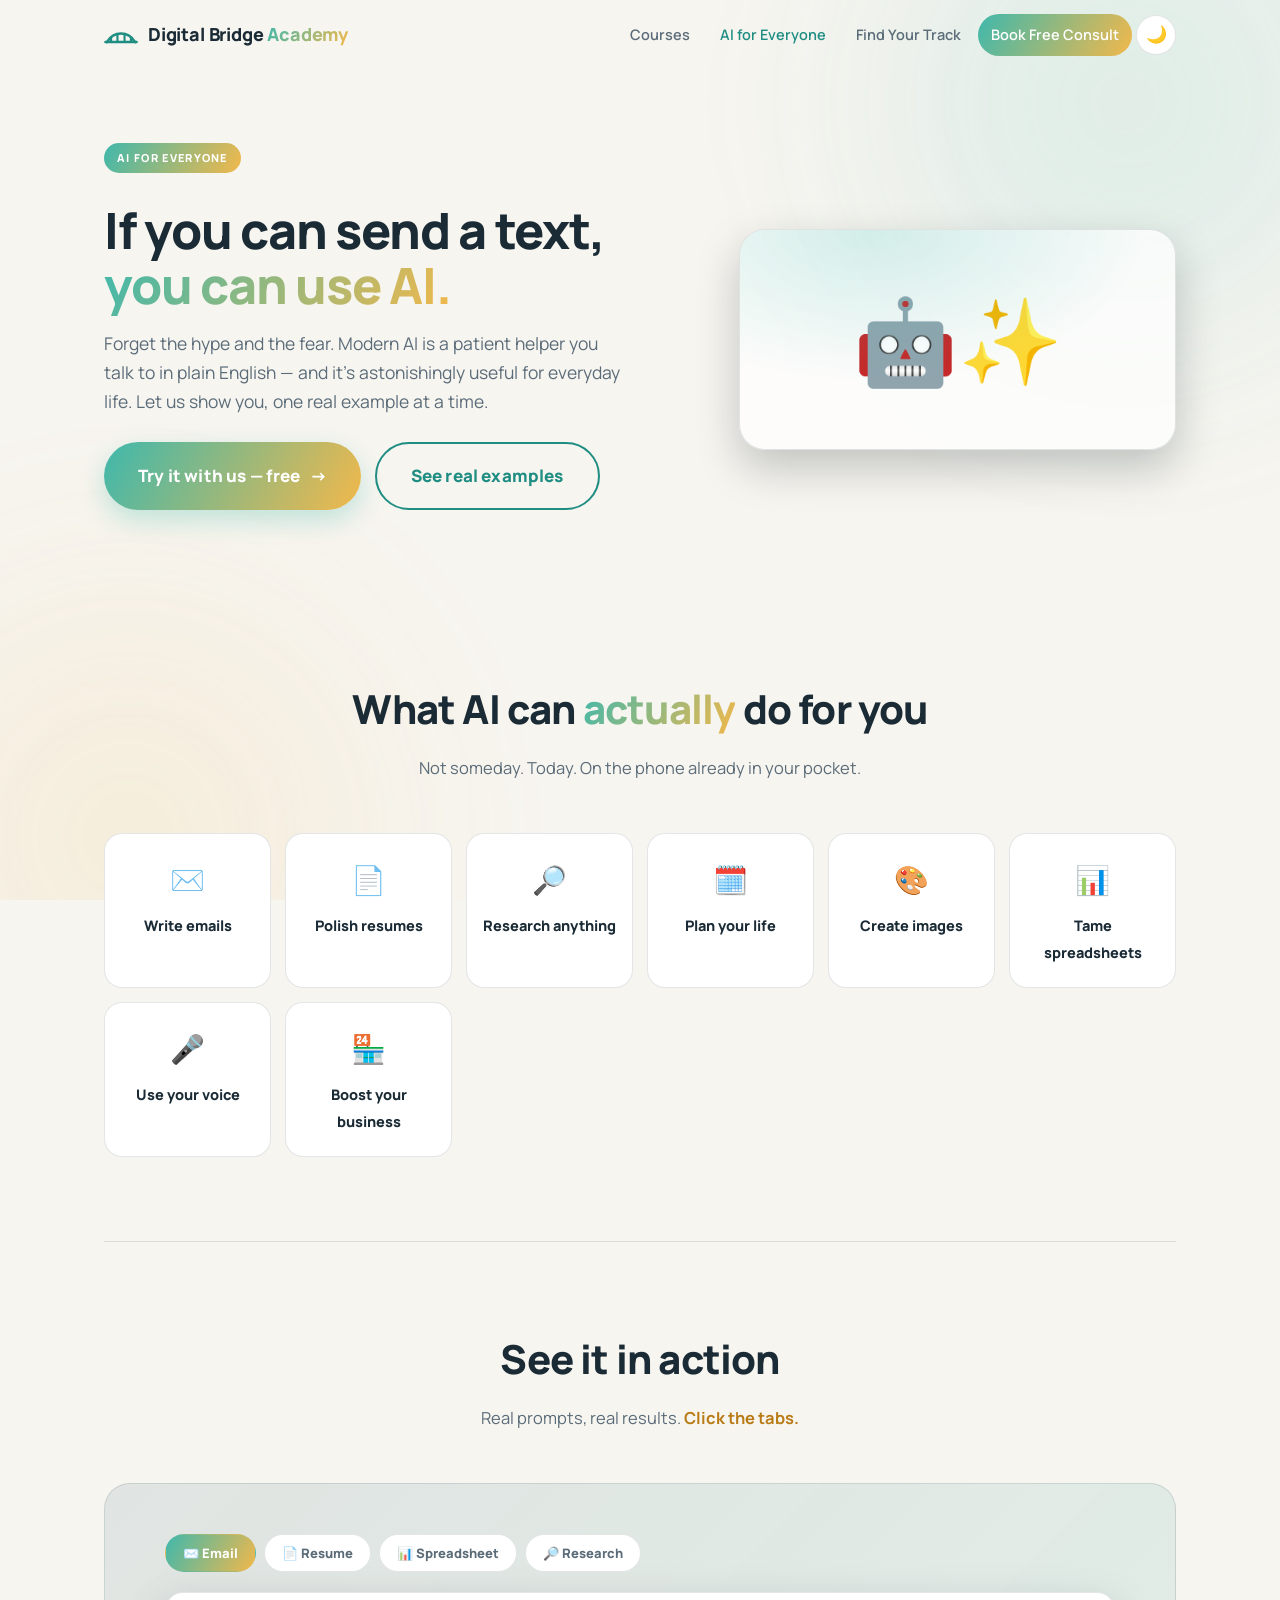
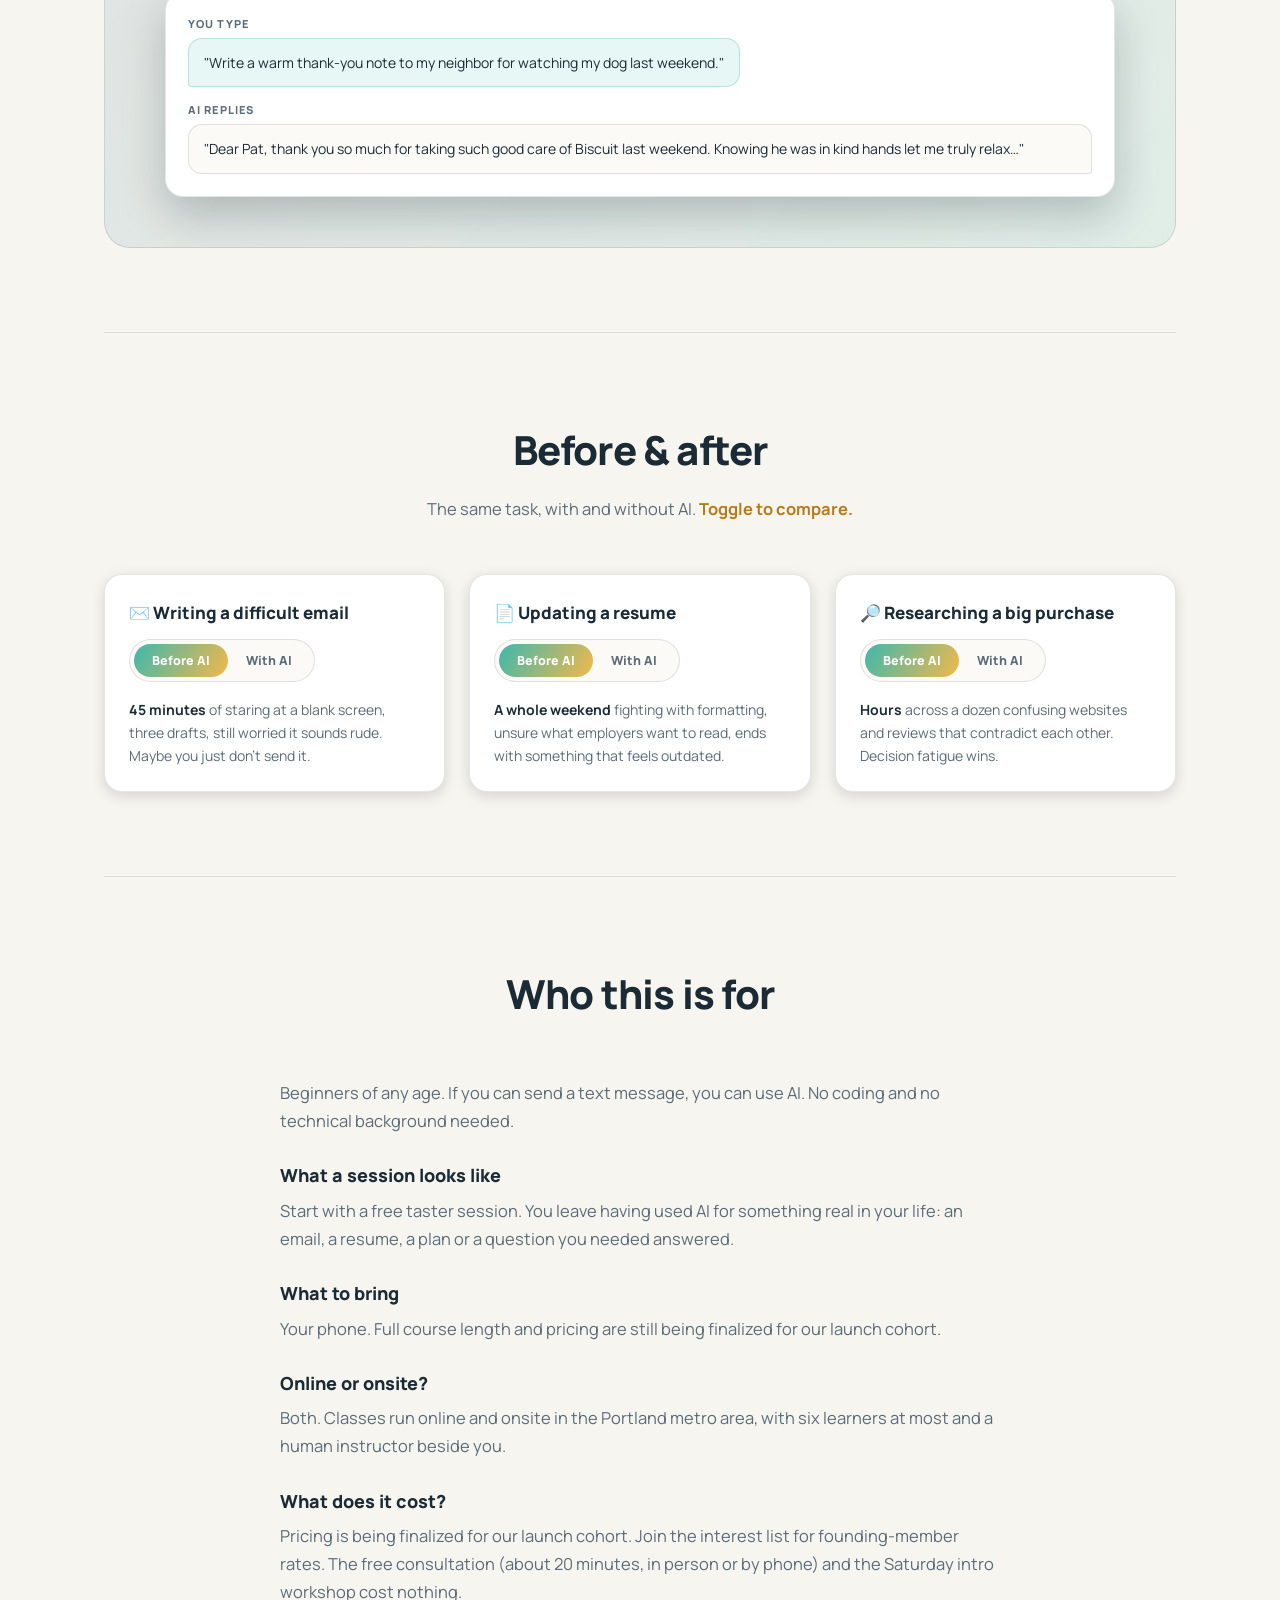
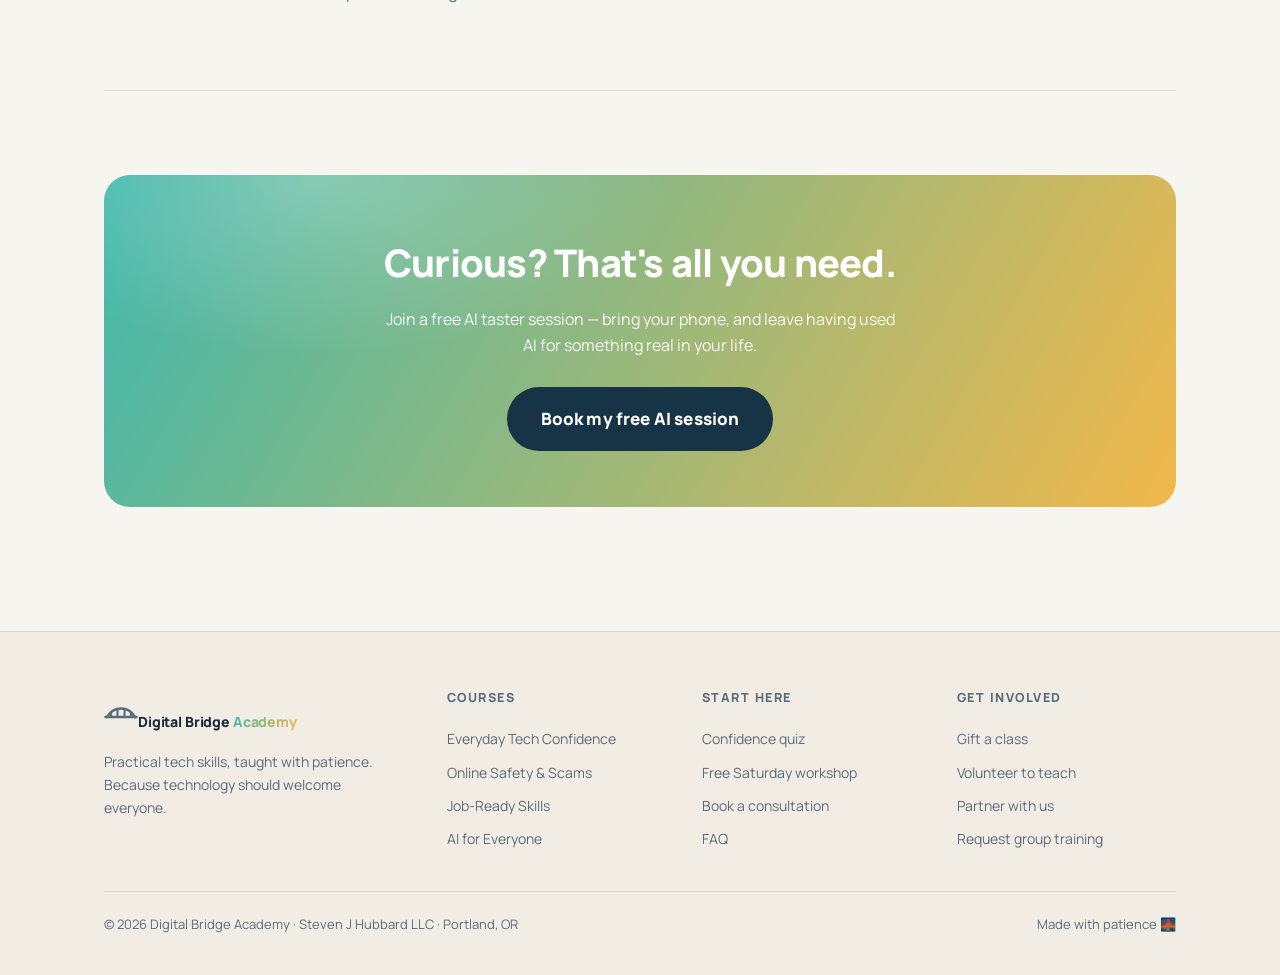
==== commit 2db8a180: "SEO: shorter local titles and descriptions, course schema, page depth - Titles about 60 chars with P" ====
--- a/ai.html
+++ b/ai.html
@@ -3,18 +3,50 @@
 <head>
 <meta charset="UTF-8">
 <meta name="viewport" content="width=device-width, initial-scale=1.0">
-<title>AI for Beginners — Learn AI Without Code | Digital Bridge Academy</title>
-<meta name="description" content="AI classes for beginners and seniors: use AI assistants for email, resumes, research, spreadsheets, and everyday life — in plain English, no programming. See real before-and-after examples.">
+<title>AI for Beginners Classes in Portland | Digital Bridge Academy</title>
+<meta name="description" content="Learn to use AI for email, resumes, research and everyday tasks, in plain English with no coding. Start with a free taster session. Online or onsite.">
 <meta name="robots" content="index, follow">
 <meta name="theme-color" content="#0B141D">
-<link rel="canonical" href="https://digital-bridge-academy.vercel.app/ai.html">
+<link rel="canonical" href="https://www.digital-bridge-academy.com/ai.html">
 <link rel="icon" href="/favicon.svg" type="image/svg+xml">
 <script>document.documentElement.classList.add('js')</script>
 <meta property="og:type" content="website">
 <meta property="og:site_name" content="Digital Bridge Academy">
 <meta property="og:title" content="AI for Everyone — Learn AI Without Code">
-<meta property="og:description" content="Use AI for email, resumes, research, and everyday life — plain English, no programming.">
-<meta property="og:url" content="https://digital-bridge-academy.vercel.app/ai.html">
+<meta property="og:description" content="Learn to use AI for email, resumes, research and everyday tasks, in plain English with no coding. Start with a free taster session. Online or onsite.">
+<meta property="og:url" content="https://www.digital-bridge-academy.com/ai.html">
+<meta property="og:image" content="https://www.digital-bridge-academy.com/og-image.png">
+<meta property="og:image:width" content="1200">
+<meta property="og:image:height" content="630">
+<meta property="og:image:alt" content="Digital Bridge Academy — AI for Everyone">
+<meta property="og:locale" content="en_US">
+<meta name="twitter:card" content="summary_large_image">
+<meta name="twitter:title" content="AI for Everyone — Learn AI Without Code">
+<meta name="twitter:description" content="Learn to use AI for email, resumes, research and everyday tasks, in plain English with no coding. Start with a free taster session. Online or onsite.">
+<meta name="twitter:image" content="https://www.digital-bridge-academy.com/og-image.png">
+<script type="application/ld+json">
+{
+  "@context": "https://schema.org",
+  "@type": "Course",
+  "name": "AI for Everyone",
+  "description": "Learn to use AI for email, resumes, research and everyday tasks, in plain English with no coding. Start with a free taster session. Online or onsite.",
+  "image": "https://www.digital-bridge-academy.com/og-image.png",
+  "provider": { "@type": "EducationalOrganization", "name": "Digital Bridge Academy", "url": "https://www.digital-bridge-academy.com/" },
+  "courseMode": ["online", "onsite"],
+  "educationalLevel": "Beginner",
+  "inLanguage": "en-US"
+}
+</script>
+<script type="application/ld+json">
+{
+  "@context": "https://schema.org",
+  "@type": "BreadcrumbList",
+  "itemListElement": [
+    { "@type": "ListItem", "position": 1, "name": "Home", "item": "https://www.digital-bridge-academy.com/" },
+    { "@type": "ListItem", "position": 2, "name": "AI for Everyone", "item": "https://www.digital-bridge-academy.com/ai.html" }
+  ]
+}
+</script>
 <link rel="preconnect" href="https://fonts.googleapis.com">
 <link rel="preconnect" href="https://fonts.gstatic.com" crossorigin>
 <link rel="stylesheet" href="https://fonts.googleapis.com/css2?family=Manrope:wght@500;600;700;800&display=swap">
@@ -143,6 +175,23 @@
     </div>
   </section>
 
+  <section class="section" id="about">
+    <div class="section-head reveal">
+      <h2>Who this is for</h2>
+    </div>
+    <div class="about reveal">
+      <p>Beginners of any age. If you can send a text message, you can use AI. No coding and no technical background needed.</p>
+      <h3>What a session looks like</h3>
+      <p>Start with a free taster session. You leave having used AI for something real in your life: an email, a resume, a plan or a question you needed answered.</p>
+      <h3>What to bring</h3>
+      <p>Your phone. Full course length and pricing are still being finalized for our launch cohort.</p>
+      <h3>Online or onsite?</h3>
+      <p>Both. Classes run online and onsite in the Portland metro area, with six learners at most and a human instructor beside you.</p>
+      <h3>What does it cost?</h3>
+      <p>Pricing is being finalized for our launch cohort. Join the interest list for founding-member rates. The free consultation (about 20 minutes, in person or by phone) and the Saturday intro workshop cost nothing.</p>
+    </div>
+  </section>
+
   <section class="section">
     <div class="cta-band reveal-scale">
       <h2>Curious? That's all you need.</h2>
--- a/styles.css
+++ b/styles.css
@@ -383,11 +383,6 @@
 .instructor h3{font-size:18px; font-weight:800;}
 .instructor .role{color:var(--amber); font-size:13px; font-weight:800; margin-bottom:8px;}
 .instructor p{color:var(--muted); font-size:14px;}
-.cert-card{max-width:560px; margin:0 auto; background:var(--surface); border:2px dashed var(--line-strong); border-radius:var(--radius-lg); padding:38px; text-align:center; transition:border-color .3s, transform .3s;}
-.cert-card:hover{border-color:var(--amber); transform:scale(1.02);}
-.cert-card .cert-seal{font-size:44px; margin-bottom:12px;}
-.cert-card h3{font-weight:800; font-size:20px; margin-bottom:6px;}
-.cert-card p{color:var(--muted); font-size:14px;}
 .related{display:flex; gap:14px; flex-wrap:wrap; justify-content:center;}
 .related a{text-decoration:none; color:var(--text); background:var(--surface); border:1px solid var(--line); border-radius:999px; padding:12px 22px; font-size:14px; font-weight:800; transition:.25s;}
 .related a:hover{border-color:var(--teal); color:var(--teal); transform:translateY(-3px);}
@@ -422,3 +417,6 @@
 .form-err{font-size:14px; color:#FF7A7F; display:none; font-weight:700;}
 [data-theme="light"] .form-err{color:#C62828;}
 .form-err.show{display:block; animation:quiz-in .35s ease;}
+.about{max-width:720px; margin:0 auto;}
+.about h3{font-size:18px; font-weight:800; margin:26px 0 6px;}
+.about p{color:var(--muted); font-size:16.5px; line-height:1.7;}
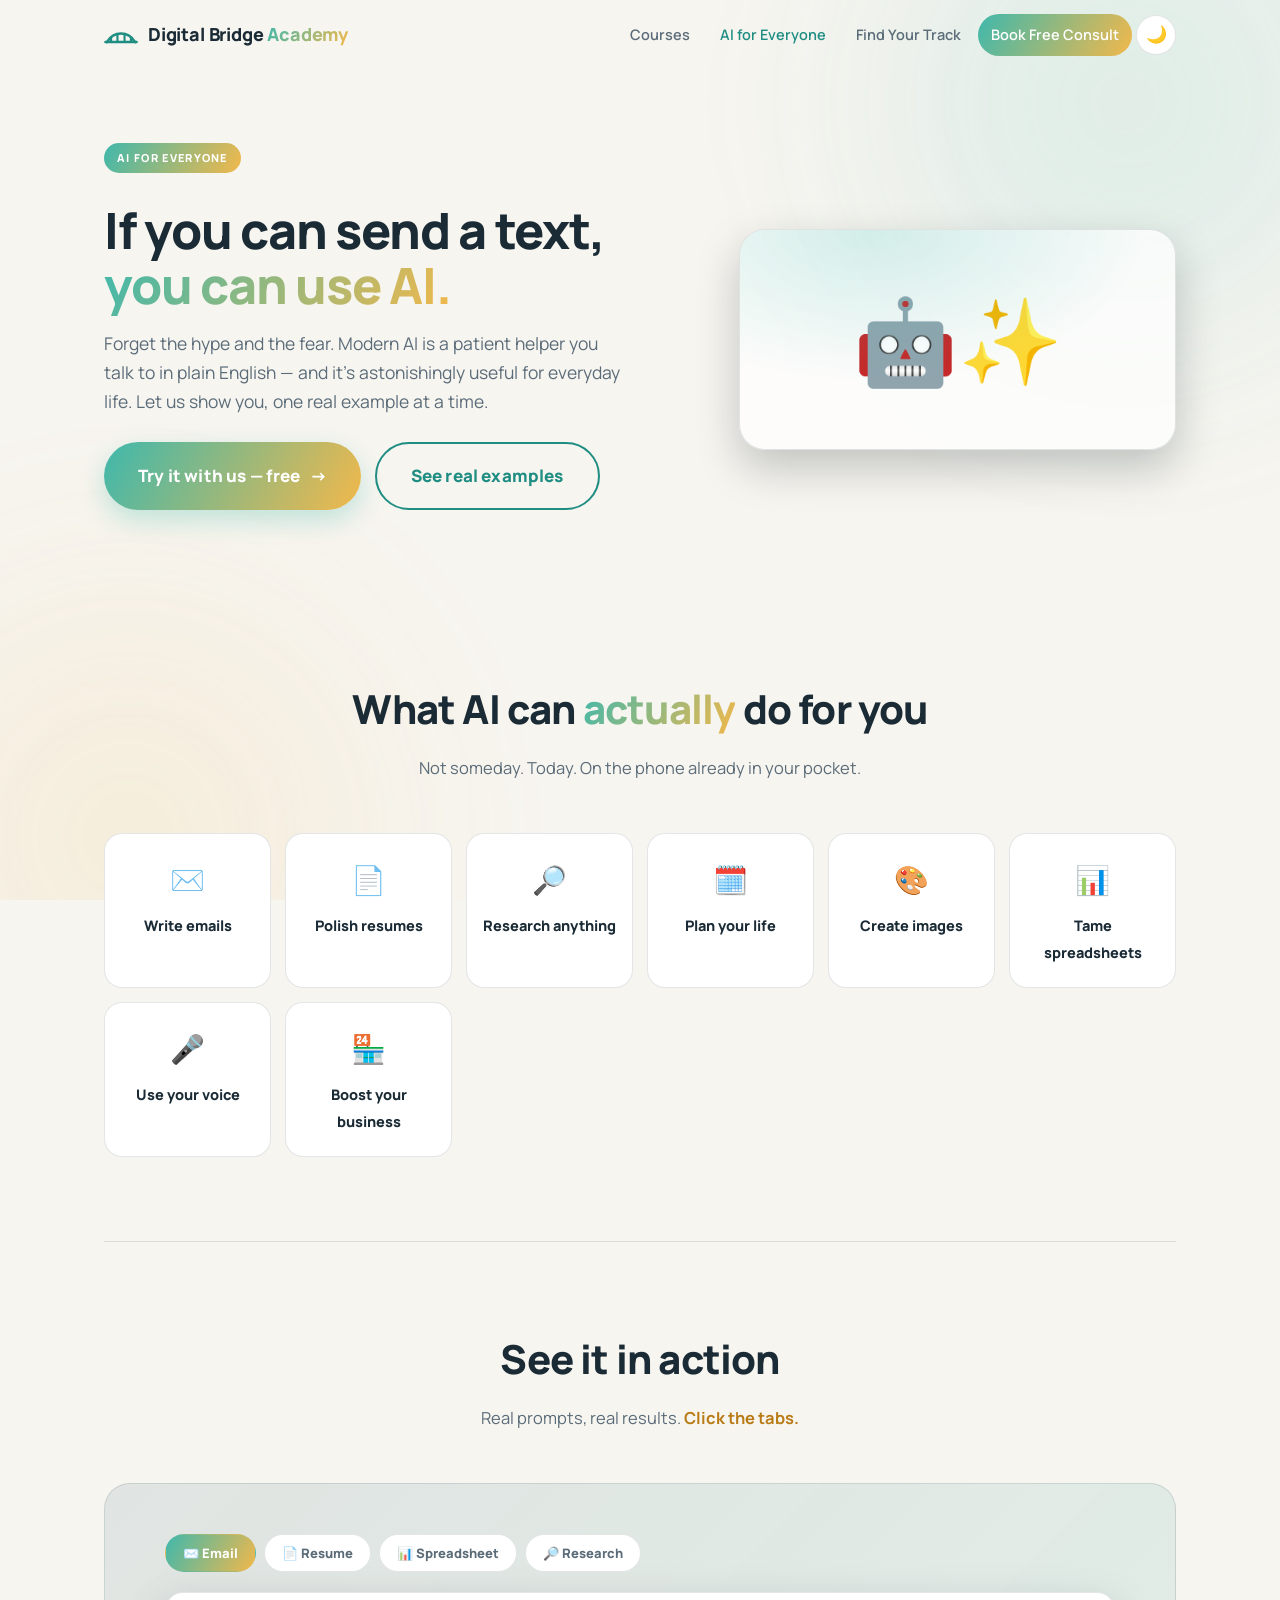
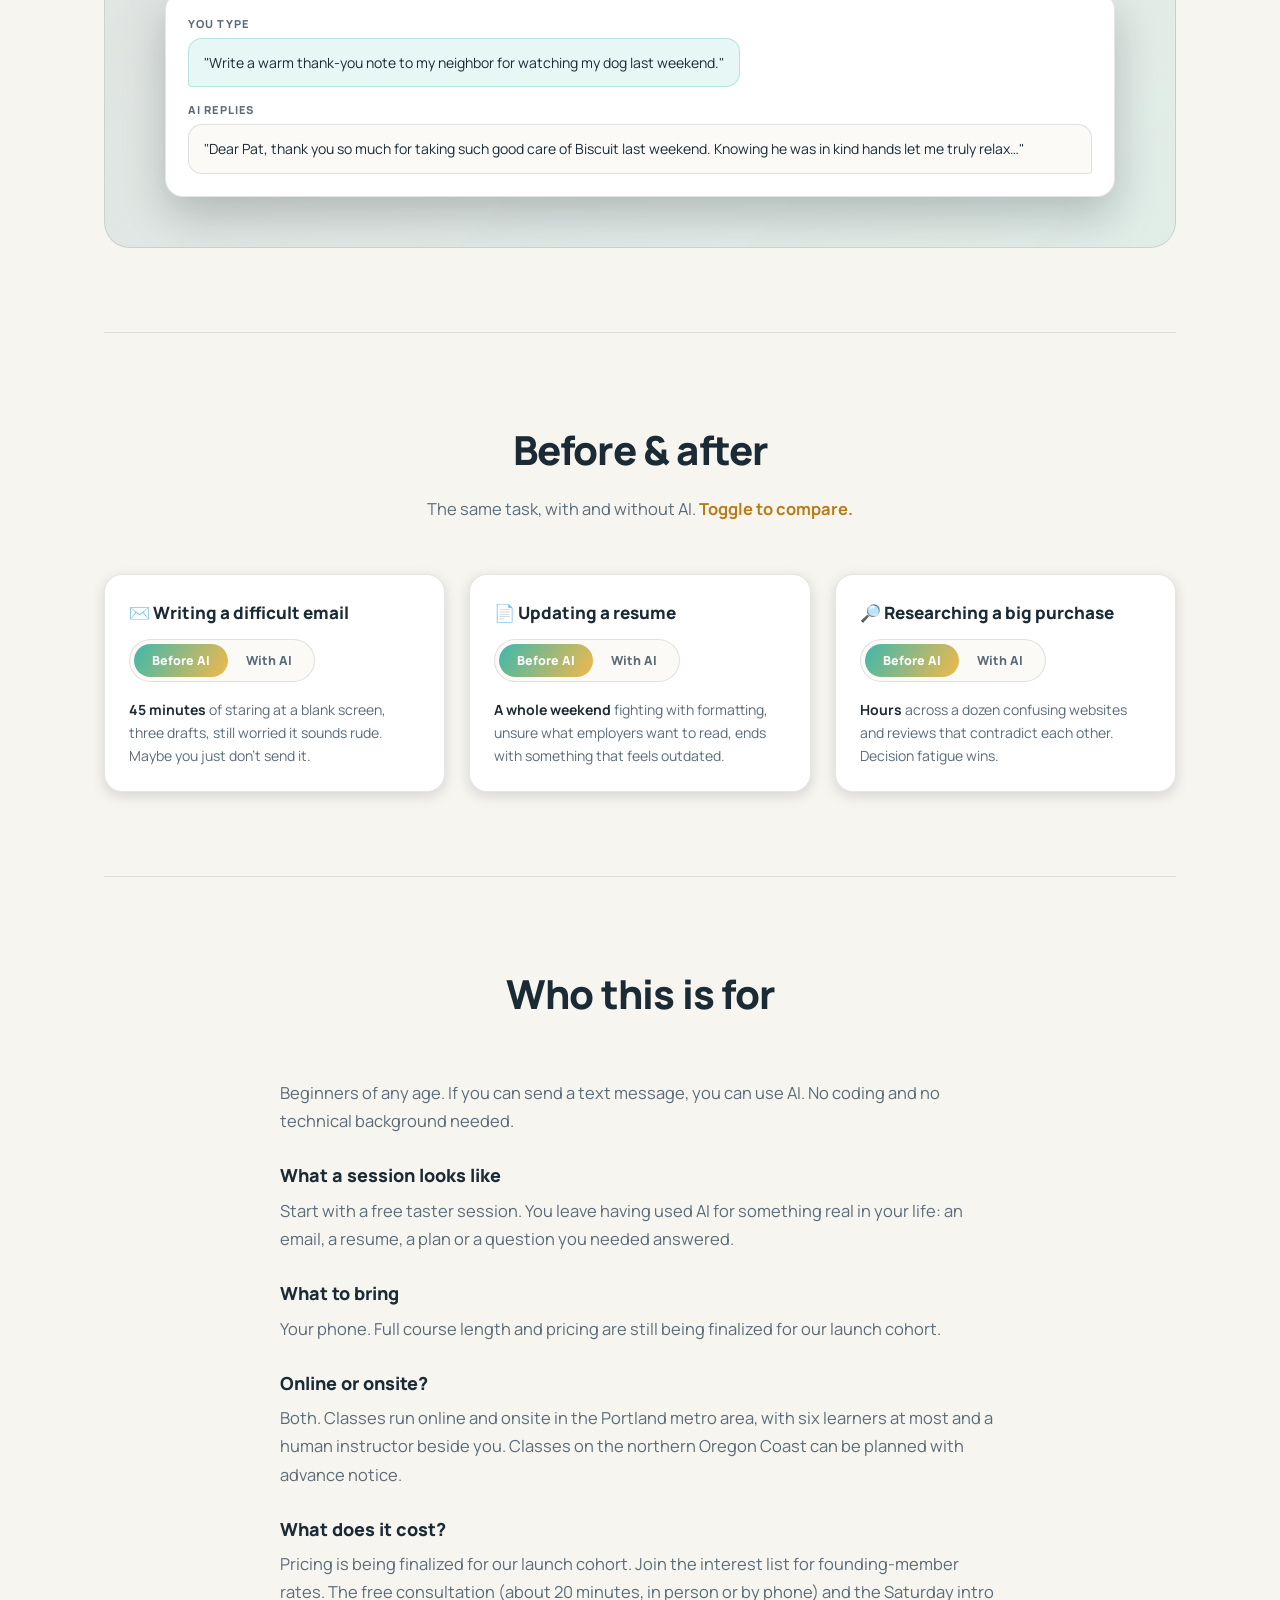
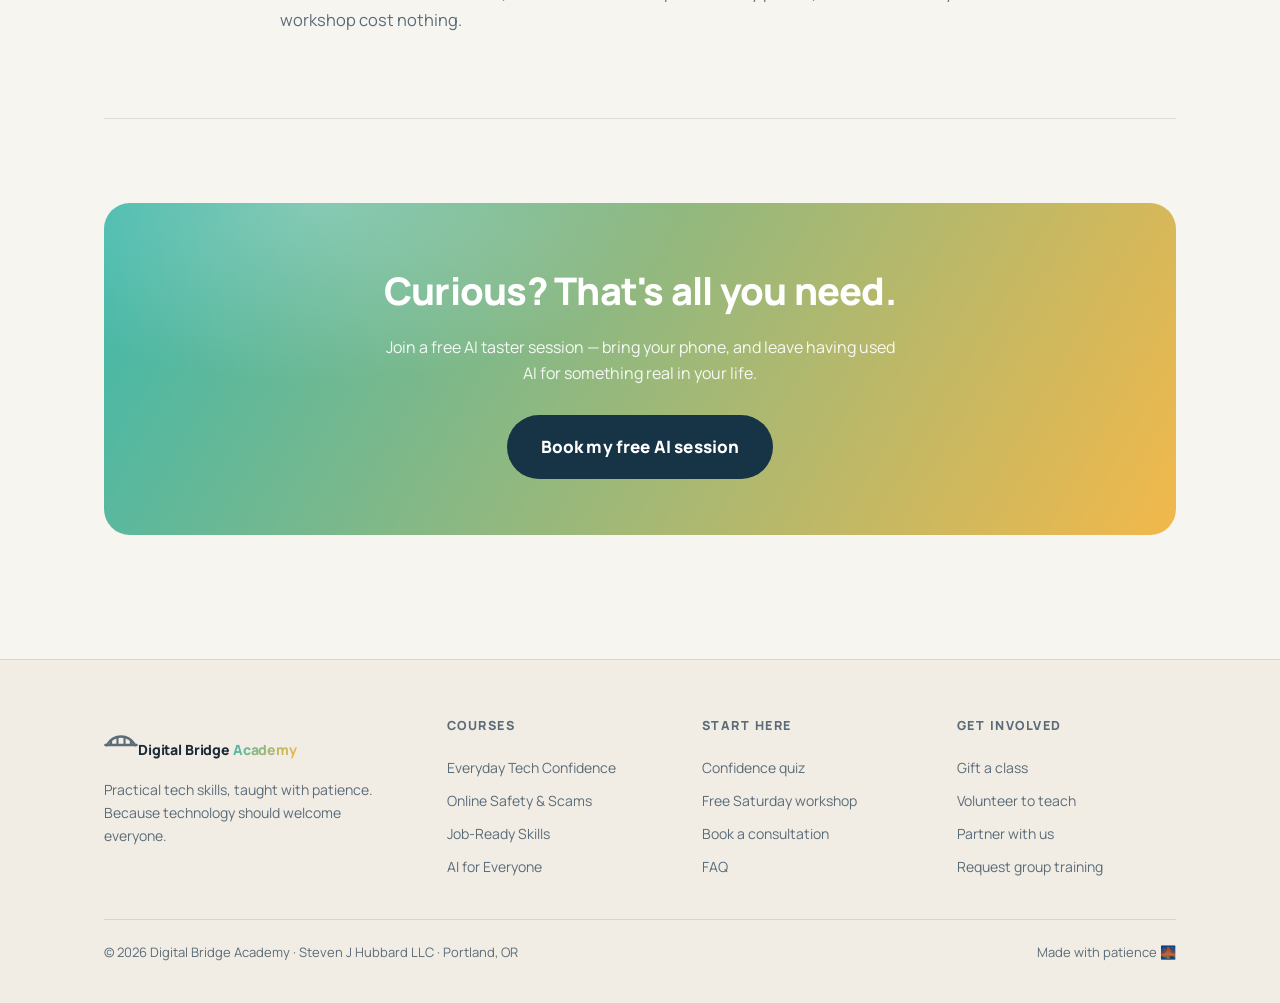
==== commit 18200b29: "SEO: add service-area cities and northern Oregon Coast note Home schema lists Portland, Beaverton, G" ====
--- a/ai.html
+++ b/ai.html
@@ -186,7 +186,7 @@
       <h3>What to bring</h3>
       <p>Your phone. Full course length and pricing are still being finalized for our launch cohort.</p>
       <h3>Online or onsite?</h3>
-      <p>Both. Classes run online and onsite in the Portland metro area, with six learners at most and a human instructor beside you.</p>
+      <p>Both. Classes run online and onsite in the Portland metro area, with six learners at most and a human instructor beside you. Classes on the northern Oregon Coast can be planned with advance notice.</p>
       <h3>What does it cost?</h3>
       <p>Pricing is being finalized for our launch cohort. Join the interest list for founding-member rates. The free consultation (about 20 minutes, in person or by phone) and the Saturday intro workshop cost nothing.</p>
     </div>
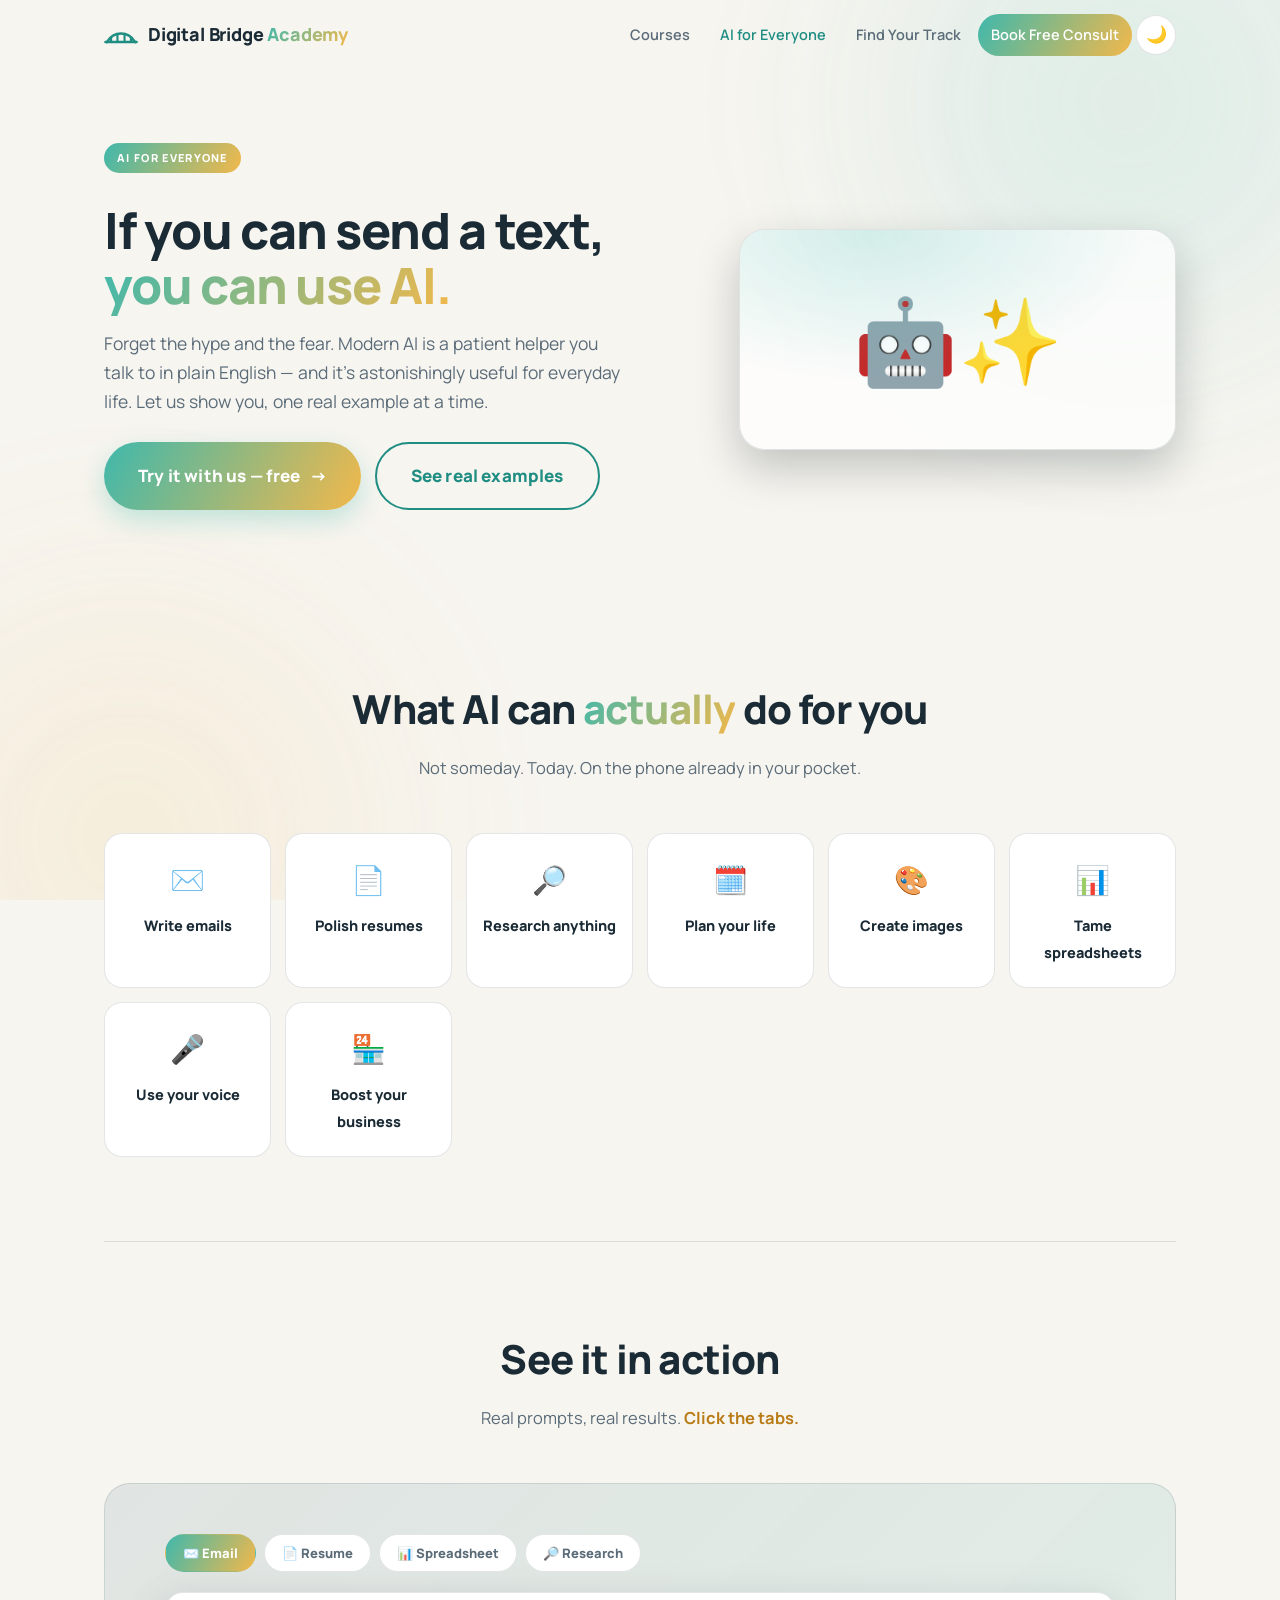
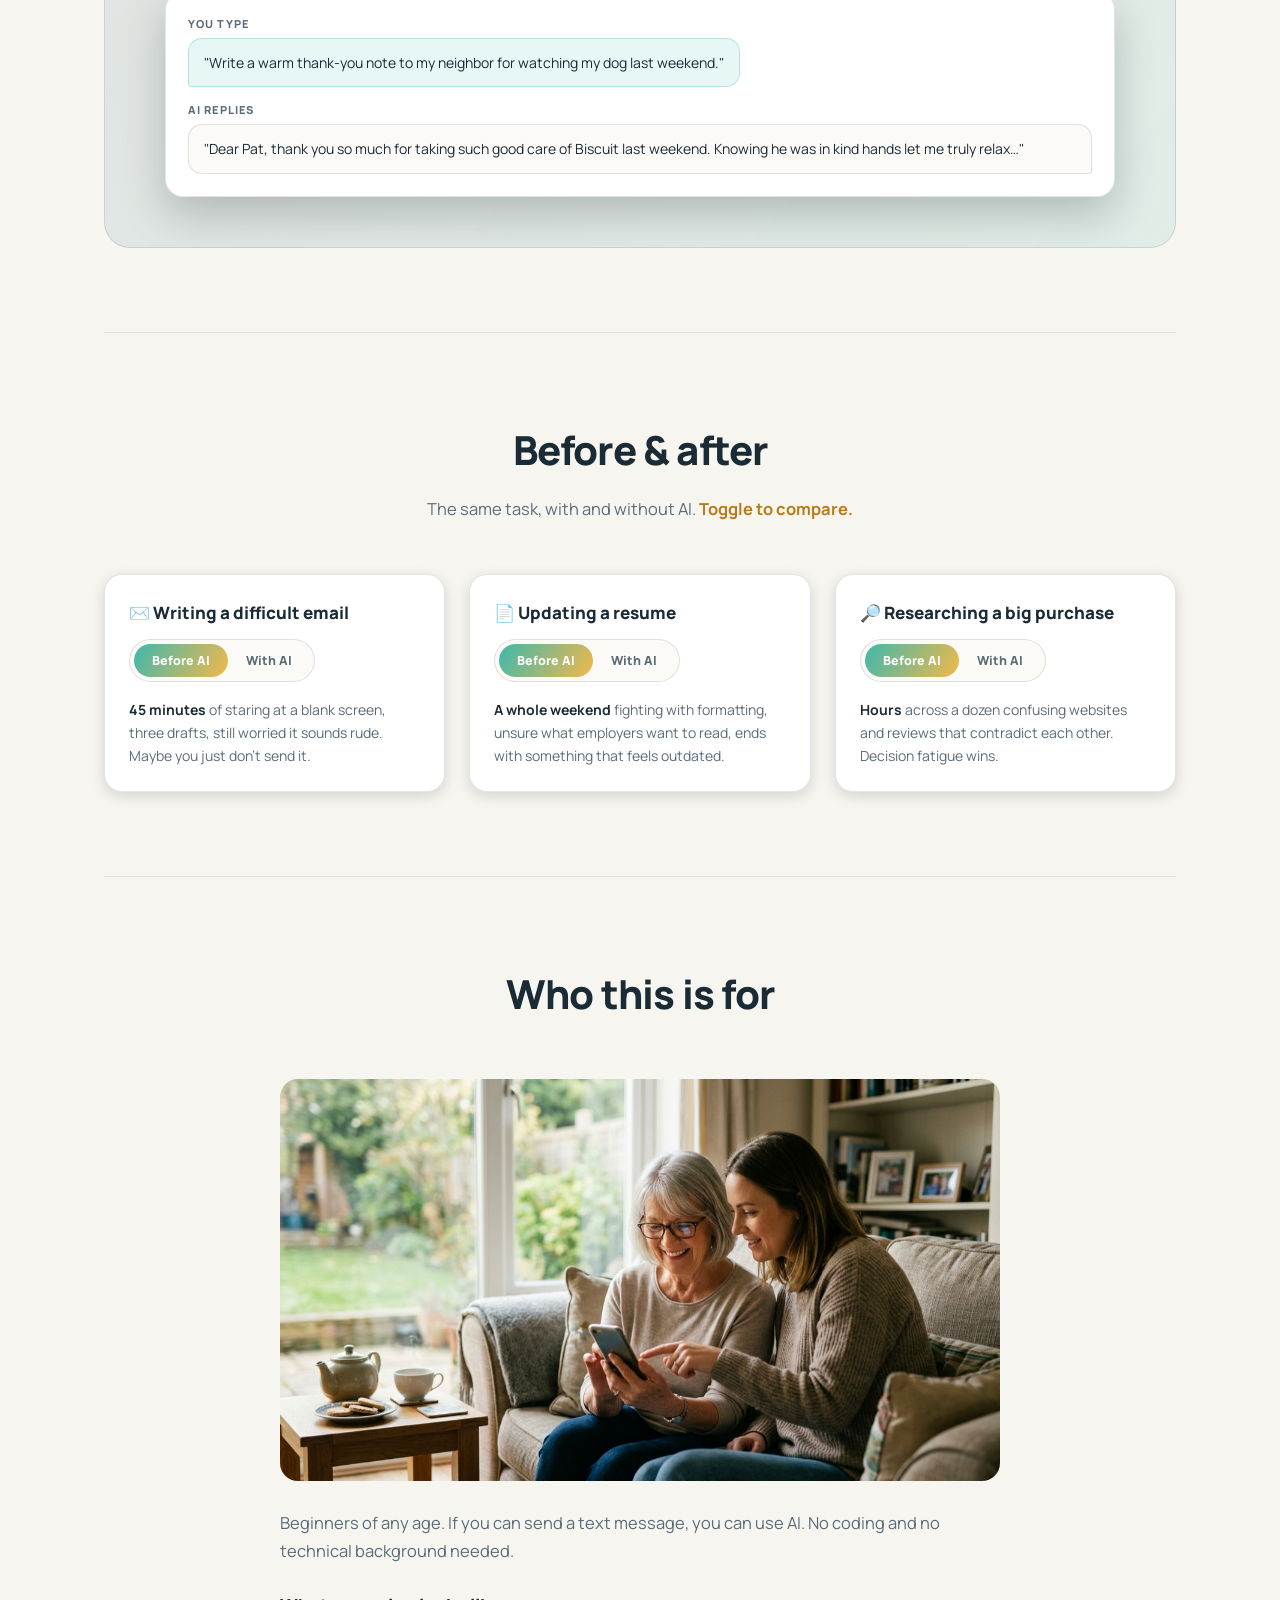
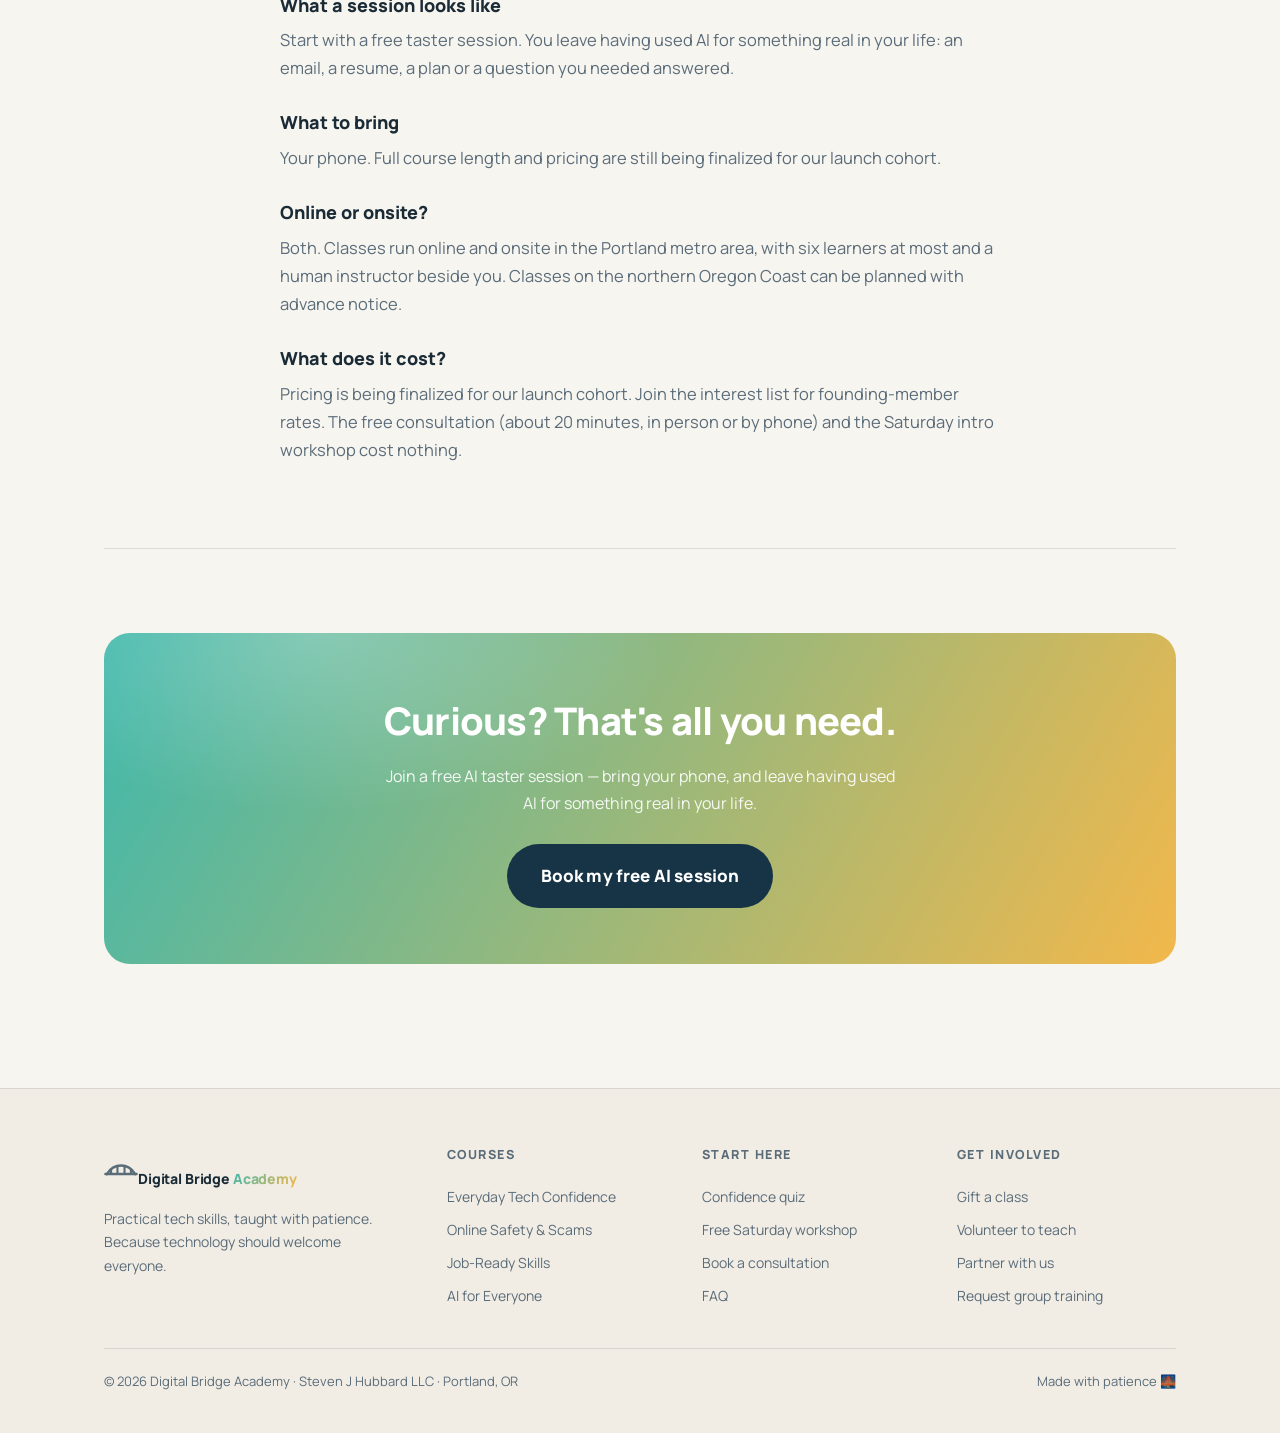
==== commit 15e64e21: "Add course images with alt text and per-course social share images Photorealistic scene images (AI-g" ====
--- a/ai.html
+++ b/ai.html
@@ -15,22 +15,22 @@
 <meta property="og:title" content="AI for Everyone — Learn AI Without Code">
 <meta property="og:description" content="Learn to use AI for email, resumes, research and everyday tasks, in plain English with no coding. Start with a free taster session. Online or onsite.">
 <meta property="og:url" content="https://www.digital-bridge-academy.com/ai.html">
-<meta property="og:image" content="https://www.digital-bridge-academy.com/og-image.png">
+<meta property="og:image" content="https://www.digital-bridge-academy.com/images/ai.jpg">
 <meta property="og:image:width" content="1200">
-<meta property="og:image:height" content="630">
-<meta property="og:image:alt" content="Digital Bridge Academy — AI for Everyone">
+<meta property="og:image:height" content="669">
+<meta property="og:image:alt" content="A woman and a helper smiling at a smartphone together on a living-room sofa">
 <meta property="og:locale" content="en_US">
 <meta name="twitter:card" content="summary_large_image">
 <meta name="twitter:title" content="AI for Everyone — Learn AI Without Code">
 <meta name="twitter:description" content="Learn to use AI for email, resumes, research and everyday tasks, in plain English with no coding. Start with a free taster session. Online or onsite.">
-<meta name="twitter:image" content="https://www.digital-bridge-academy.com/og-image.png">
+<meta name="twitter:image" content="https://www.digital-bridge-academy.com/images/ai.jpg">
 <script type="application/ld+json">
 {
   "@context": "https://schema.org",
   "@type": "Course",
   "name": "AI for Everyone",
   "description": "Learn to use AI for email, resumes, research and everyday tasks, in plain English with no coding. Start with a free taster session. Online or onsite.",
-  "image": "https://www.digital-bridge-academy.com/og-image.png",
+  "image": "https://www.digital-bridge-academy.com/images/ai.jpg",
   "provider": { "@type": "EducationalOrganization", "name": "Digital Bridge Academy", "url": "https://www.digital-bridge-academy.com/" },
   "courseMode": ["online", "onsite"],
   "educationalLevel": "Beginner",
@@ -179,6 +179,9 @@
     <div class="section-head reveal">
       <h2>Who this is for</h2>
     </div>
+    <figure class="about-img reveal">
+      <img src="/images/ai.jpg" alt="A woman and a helper smiling at a smartphone together on a living-room sofa" width="1200" height="669" loading="lazy">
+    </figure>
     <div class="about reveal">
       <p>Beginners of any age. If you can send a text message, you can use AI. No coding and no technical background needed.</p>
       <h3>What a session looks like</h3>
--- a/styles.css
+++ b/styles.css
@@ -420,3 +420,5 @@
 .about{max-width:720px; margin:0 auto;}
 .about h3{font-size:18px; font-weight:800; margin:26px 0 6px;}
 .about p{color:var(--muted); font-size:16.5px; line-height:1.7;}
+.about-img{max-width:720px; margin:0 auto 28px;}
+.about-img img{width:100%; height:auto; display:block; border-radius:var(--radius);}
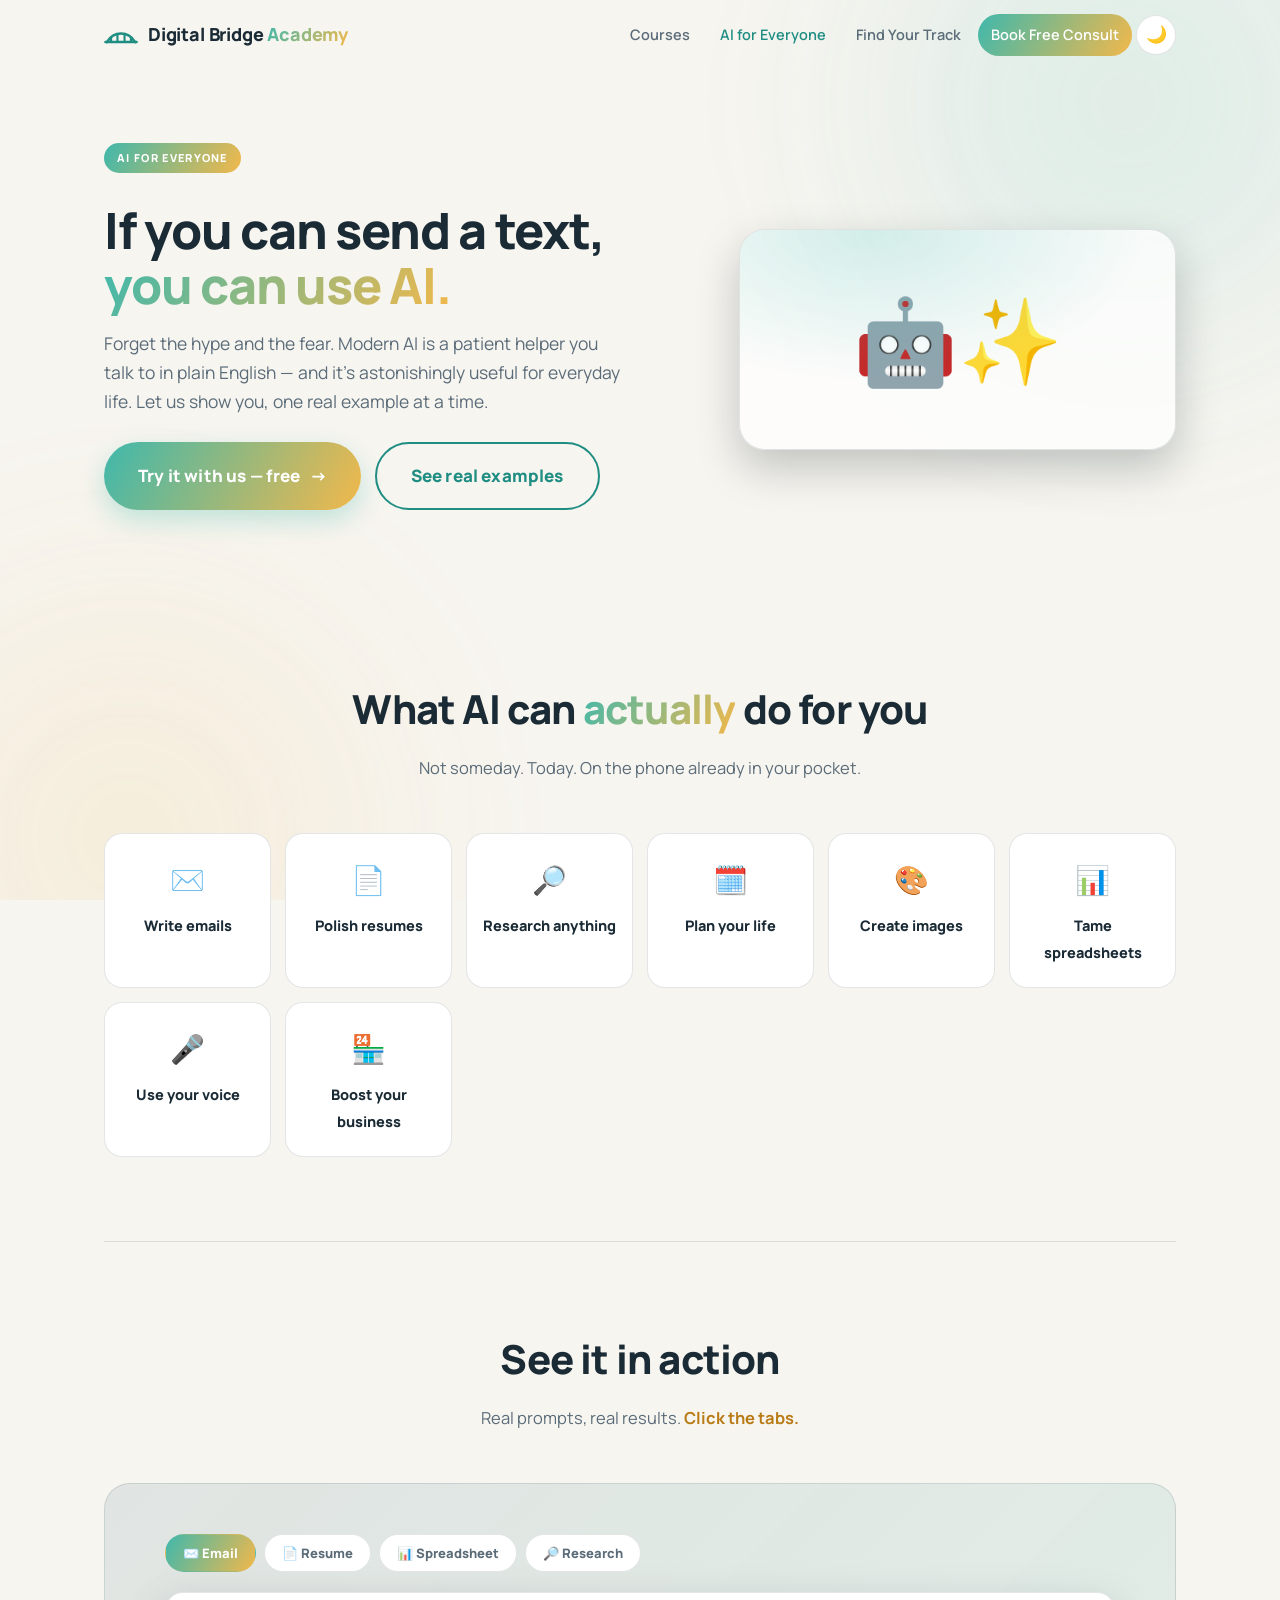
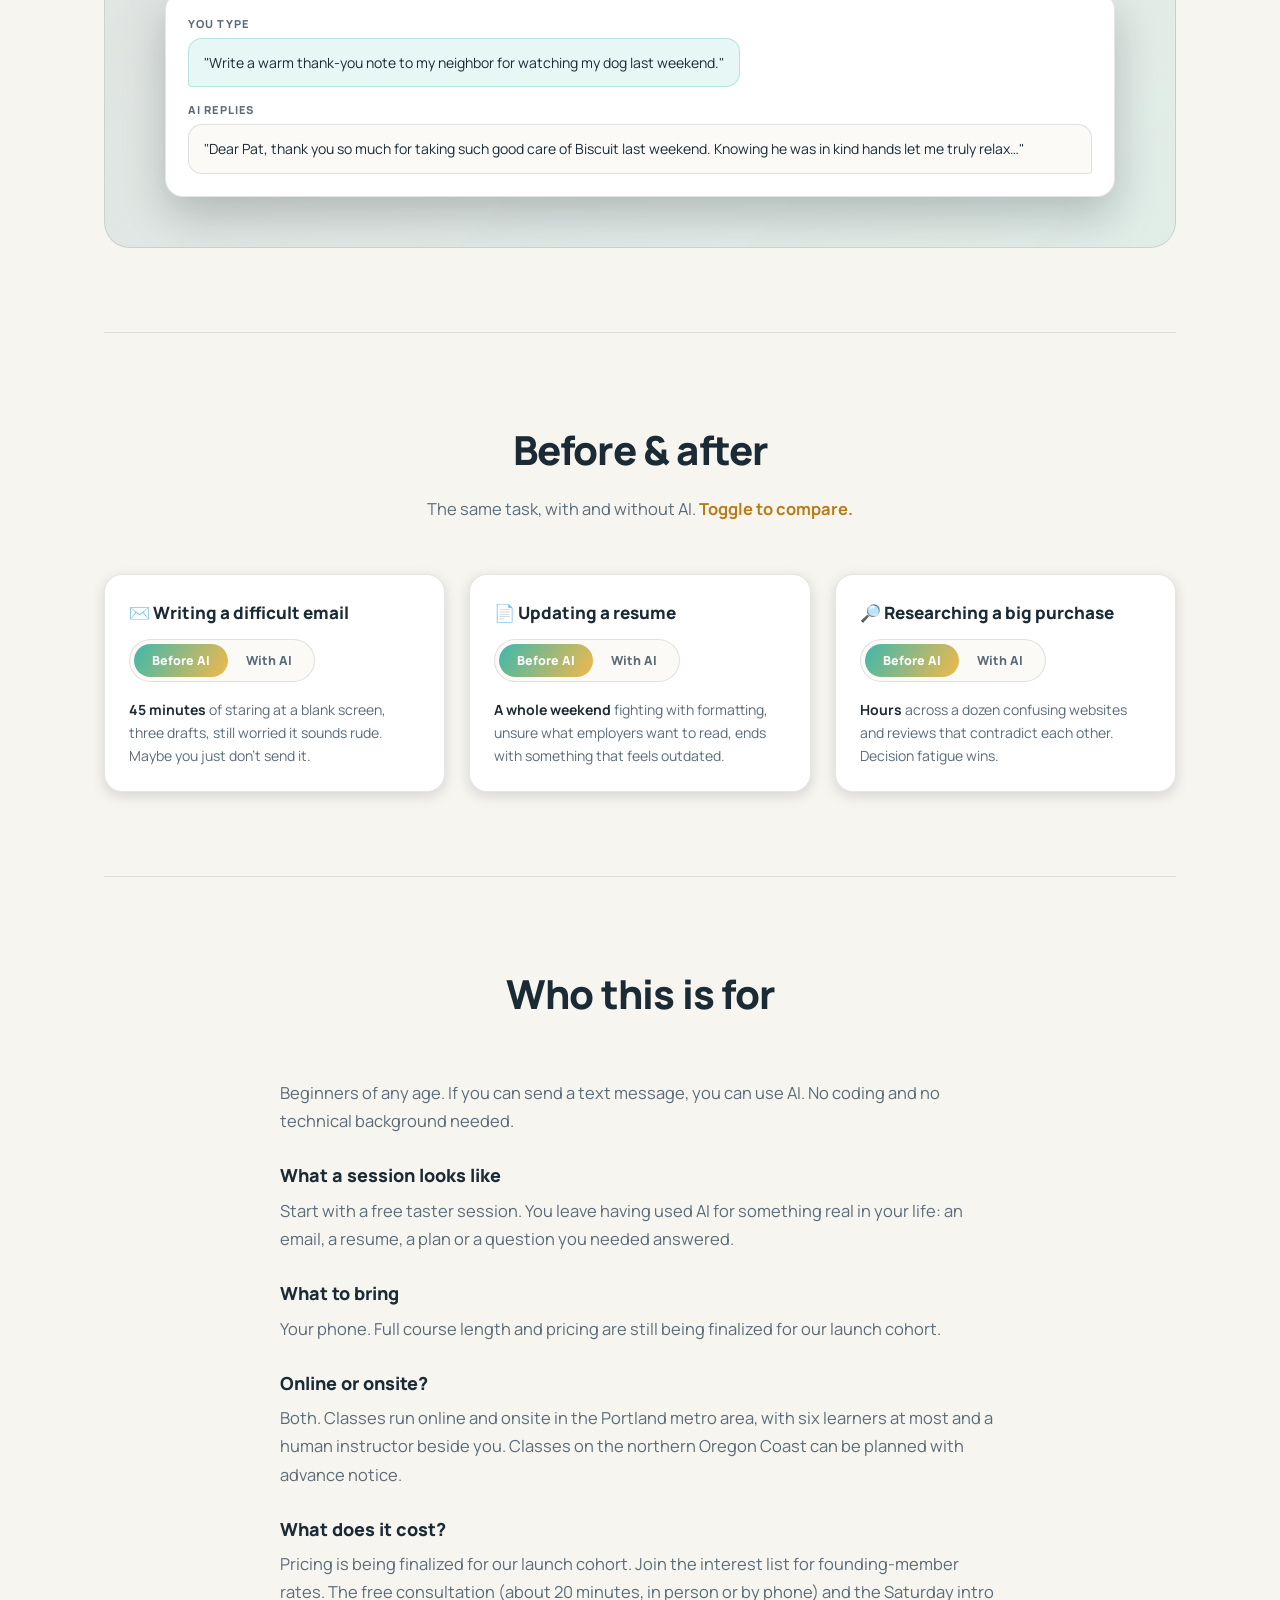
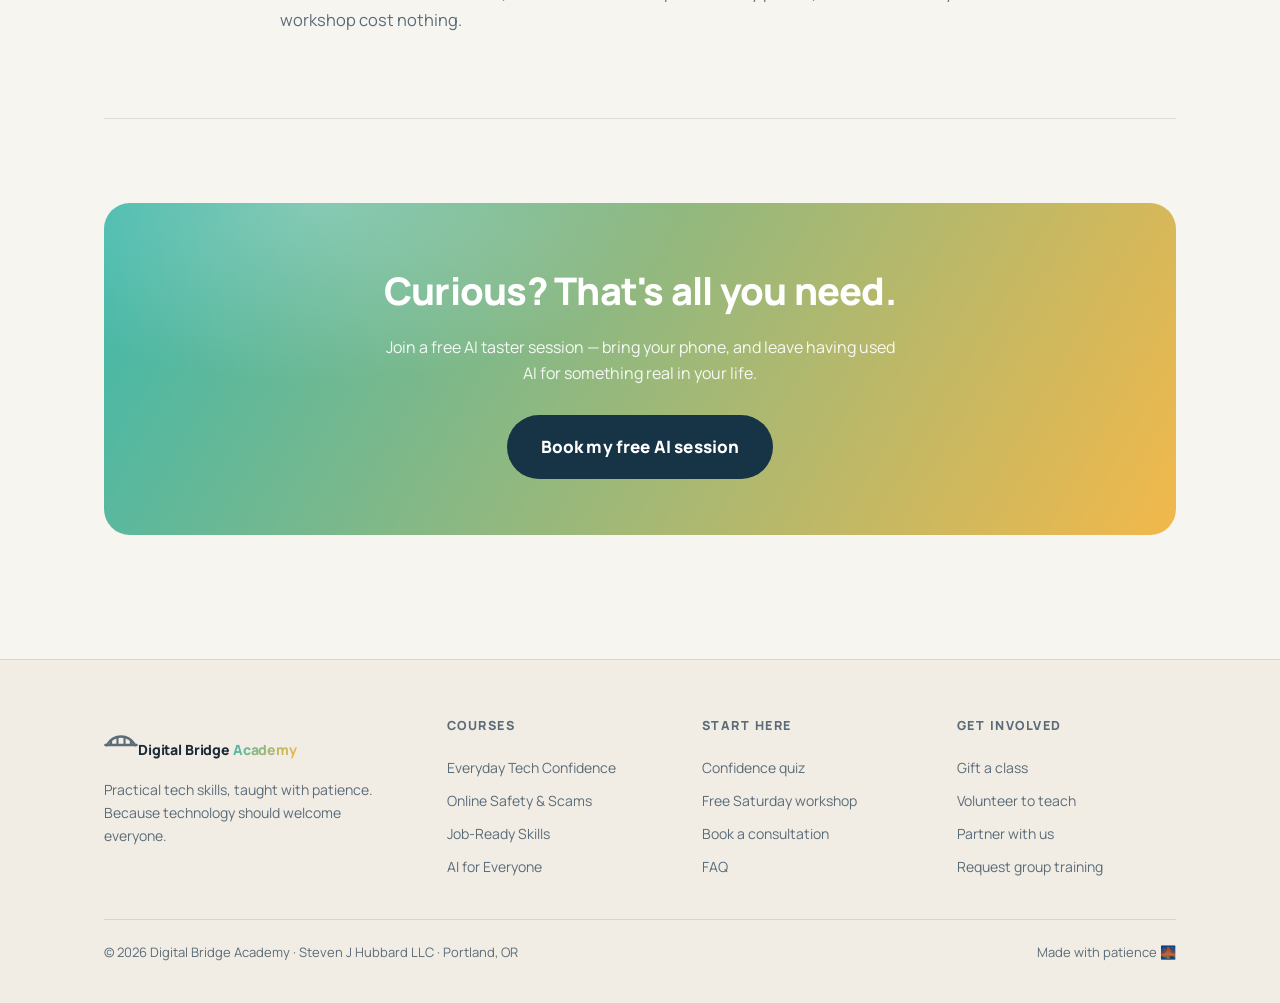
==== commit b6dfc131: "Merge pull request #8 from shubbard2300/seo-improvements SEO: local titles, course schema, page dept" ====
--- a/ai.html
+++ b/ai.html
@@ -15,22 +15,22 @@
 <meta property="og:title" content="AI for Everyone — Learn AI Without Code">
 <meta property="og:description" content="Learn to use AI for email, resumes, research and everyday tasks, in plain English with no coding. Start with a free taster session. Online or onsite.">
 <meta property="og:url" content="https://www.digital-bridge-academy.com/ai.html">
-<meta property="og:image" content="https://www.digital-bridge-academy.com/images/ai.jpg">
+<meta property="og:image" content="https://www.digital-bridge-academy.com/og-image.png">
 <meta property="og:image:width" content="1200">
-<meta property="og:image:height" content="669">
-<meta property="og:image:alt" content="A woman and a helper smiling at a smartphone together on a living-room sofa">
+<meta property="og:image:height" content="630">
+<meta property="og:image:alt" content="Digital Bridge Academy — AI for Everyone">
 <meta property="og:locale" content="en_US">
 <meta name="twitter:card" content="summary_large_image">
 <meta name="twitter:title" content="AI for Everyone — Learn AI Without Code">
 <meta name="twitter:description" content="Learn to use AI for email, resumes, research and everyday tasks, in plain English with no coding. Start with a free taster session. Online or onsite.">
-<meta name="twitter:image" content="https://www.digital-bridge-academy.com/images/ai.jpg">
+<meta name="twitter:image" content="https://www.digital-bridge-academy.com/og-image.png">
 <script type="application/ld+json">
 {
   "@context": "https://schema.org",
   "@type": "Course",
   "name": "AI for Everyone",
   "description": "Learn to use AI for email, resumes, research and everyday tasks, in plain English with no coding. Start with a free taster session. Online or onsite.",
-  "image": "https://www.digital-bridge-academy.com/images/ai.jpg",
+  "image": "https://www.digital-bridge-academy.com/og-image.png",
   "provider": { "@type": "EducationalOrganization", "name": "Digital Bridge Academy", "url": "https://www.digital-bridge-academy.com/" },
   "courseMode": ["online", "onsite"],
   "educationalLevel": "Beginner",
@@ -179,9 +179,6 @@
     <div class="section-head reveal">
       <h2>Who this is for</h2>
     </div>
-    <figure class="about-img reveal">
-      <img src="/images/ai.jpg" alt="A woman and a helper smiling at a smartphone together on a living-room sofa" width="1200" height="669" loading="lazy">
-    </figure>
     <div class="about reveal">
       <p>Beginners of any age. If you can send a text message, you can use AI. No coding and no technical background needed.</p>
       <h3>What a session looks like</h3>
--- a/styles.css
+++ b/styles.css
@@ -420,5 +420,3 @@
 .about{max-width:720px; margin:0 auto;}
 .about h3{font-size:18px; font-weight:800; margin:26px 0 6px;}
 .about p{color:var(--muted); font-size:16.5px; line-height:1.7;}
-.about-img{max-width:720px; margin:0 auto 28px;}
-.about-img img{width:100%; height:auto; display:block; border-radius:var(--radius);}
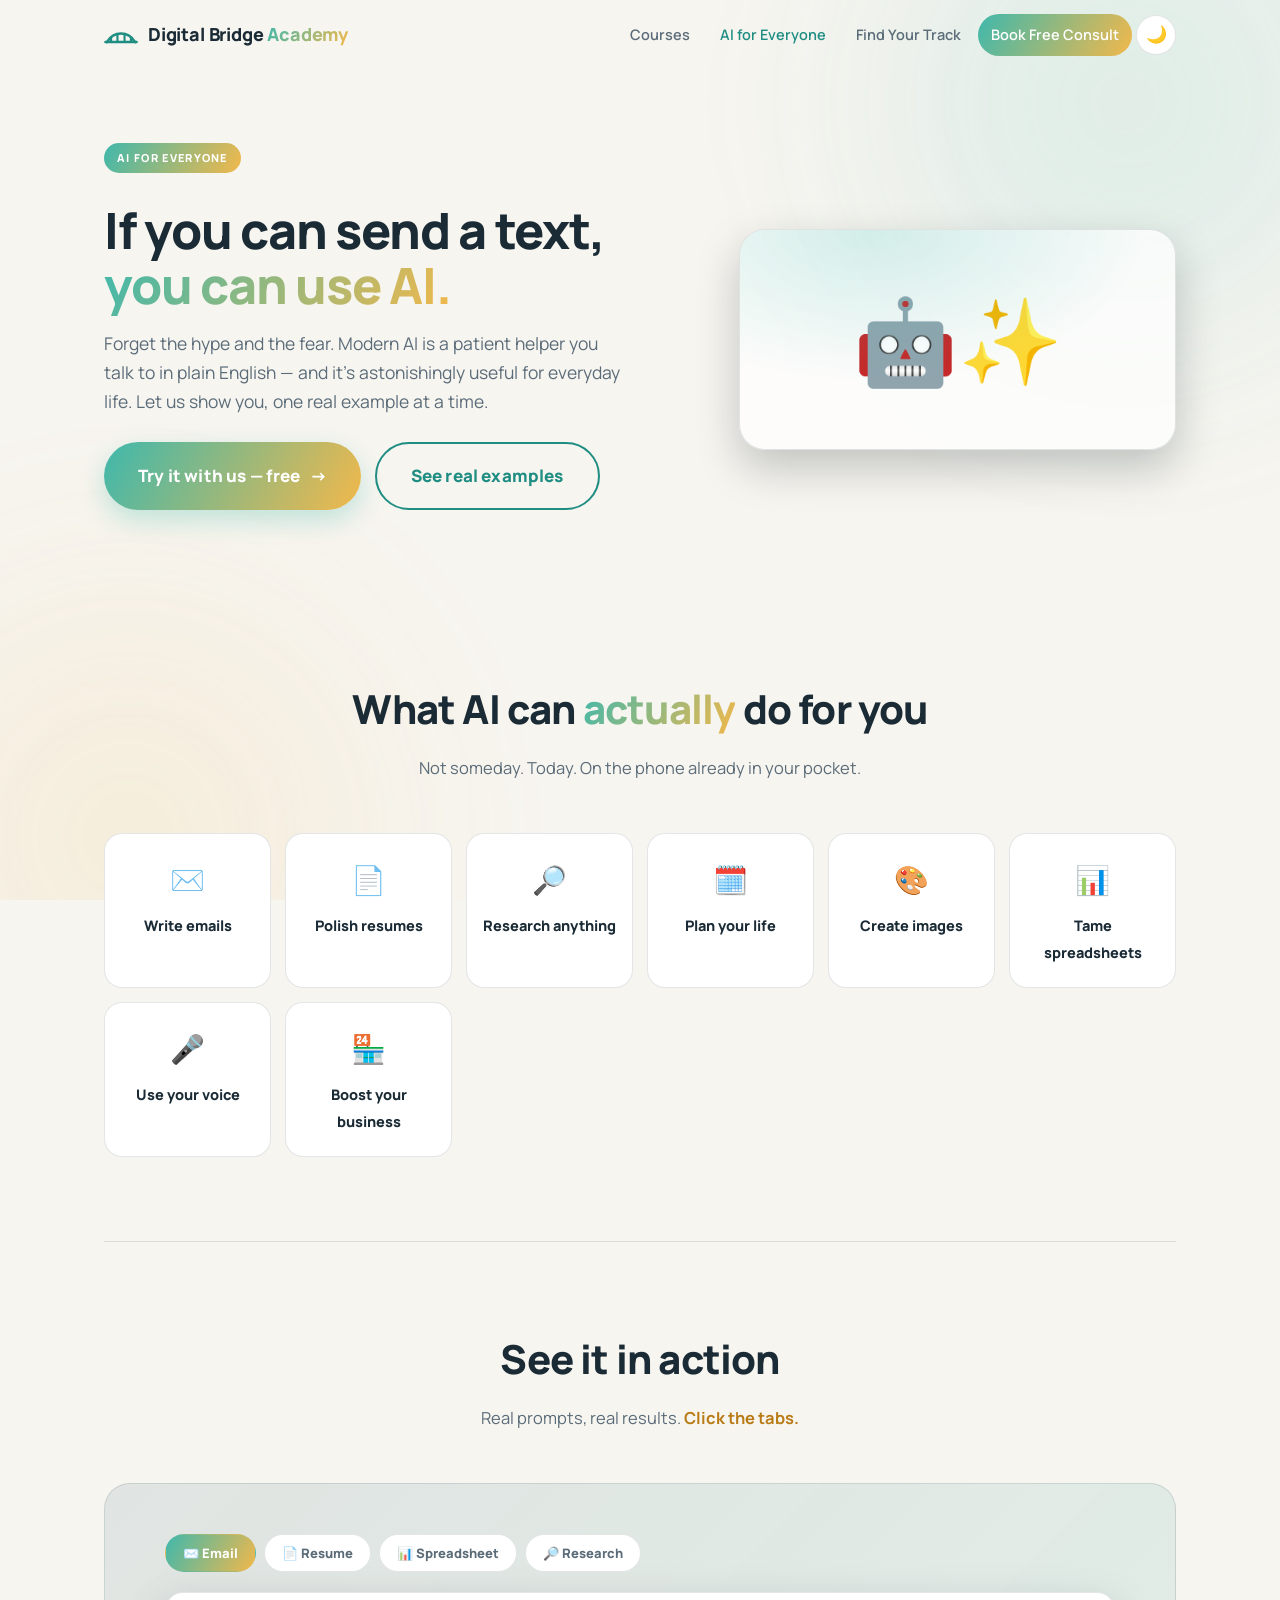
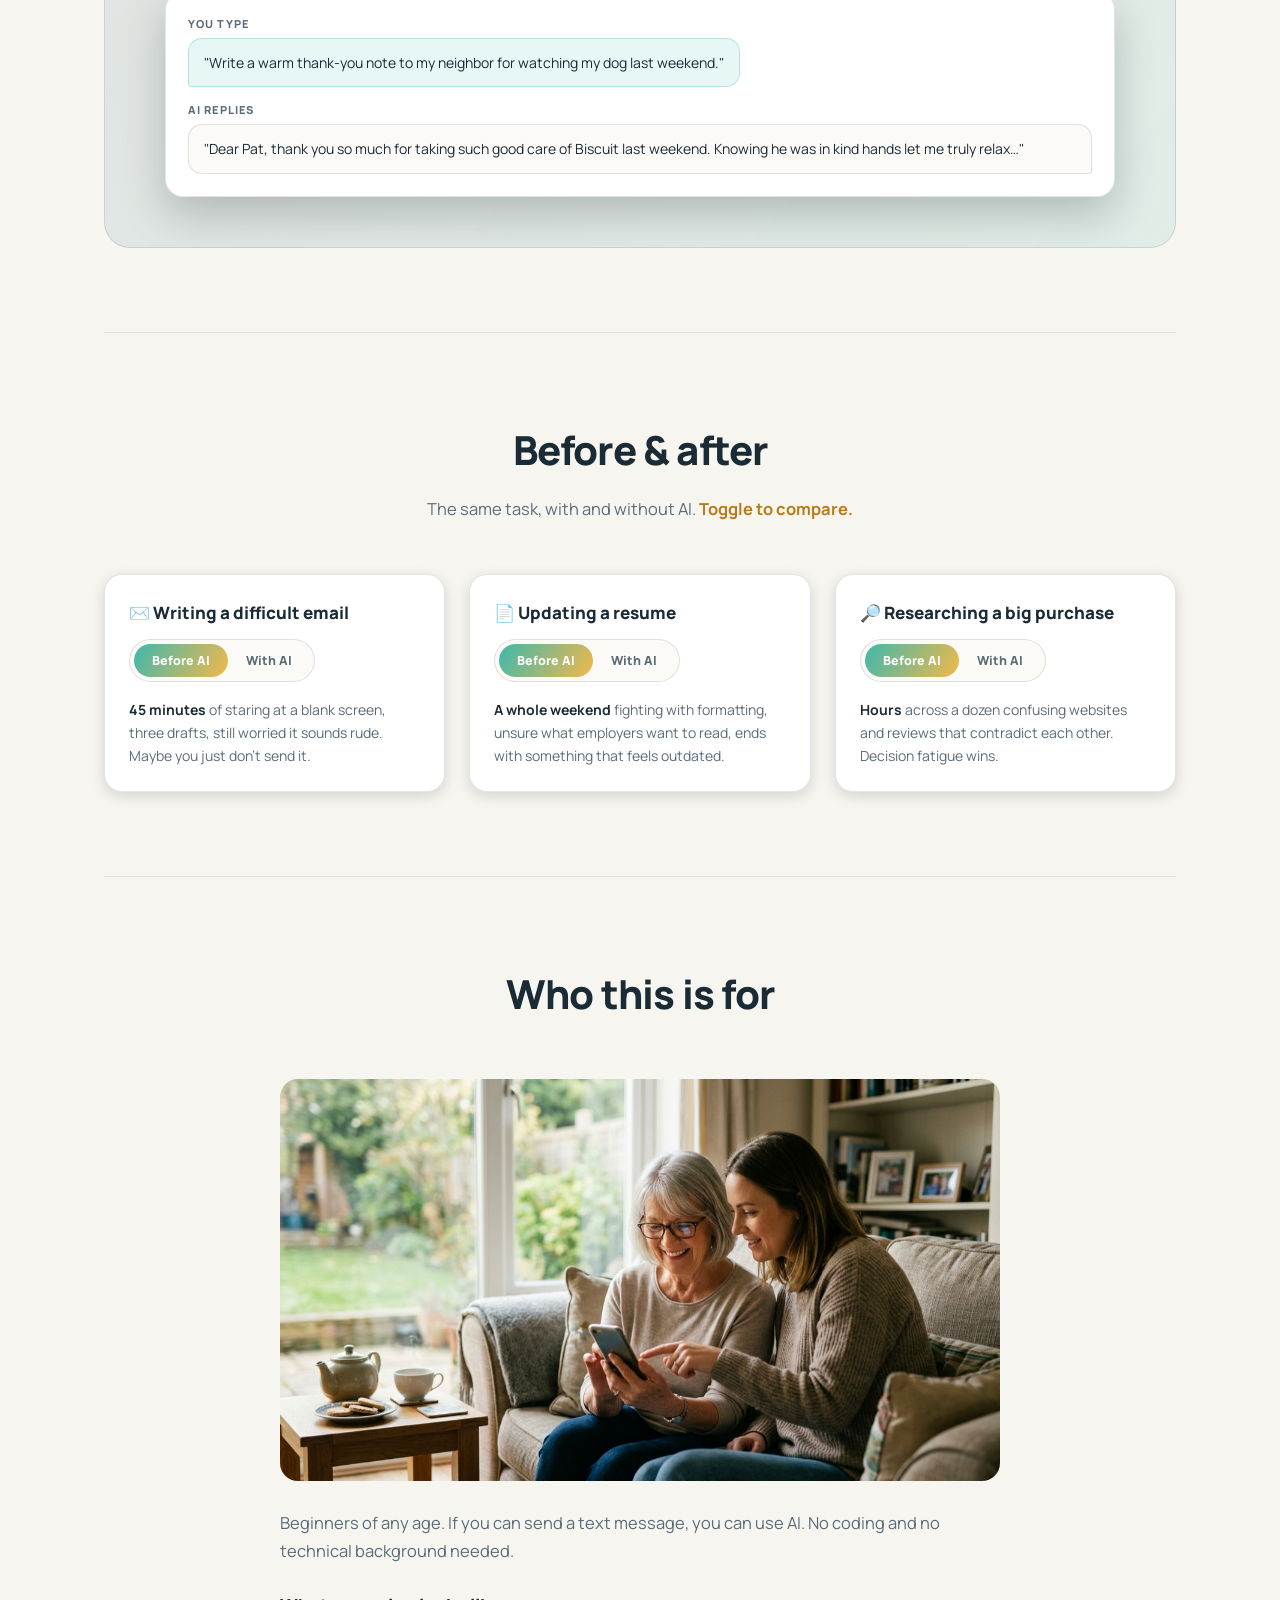
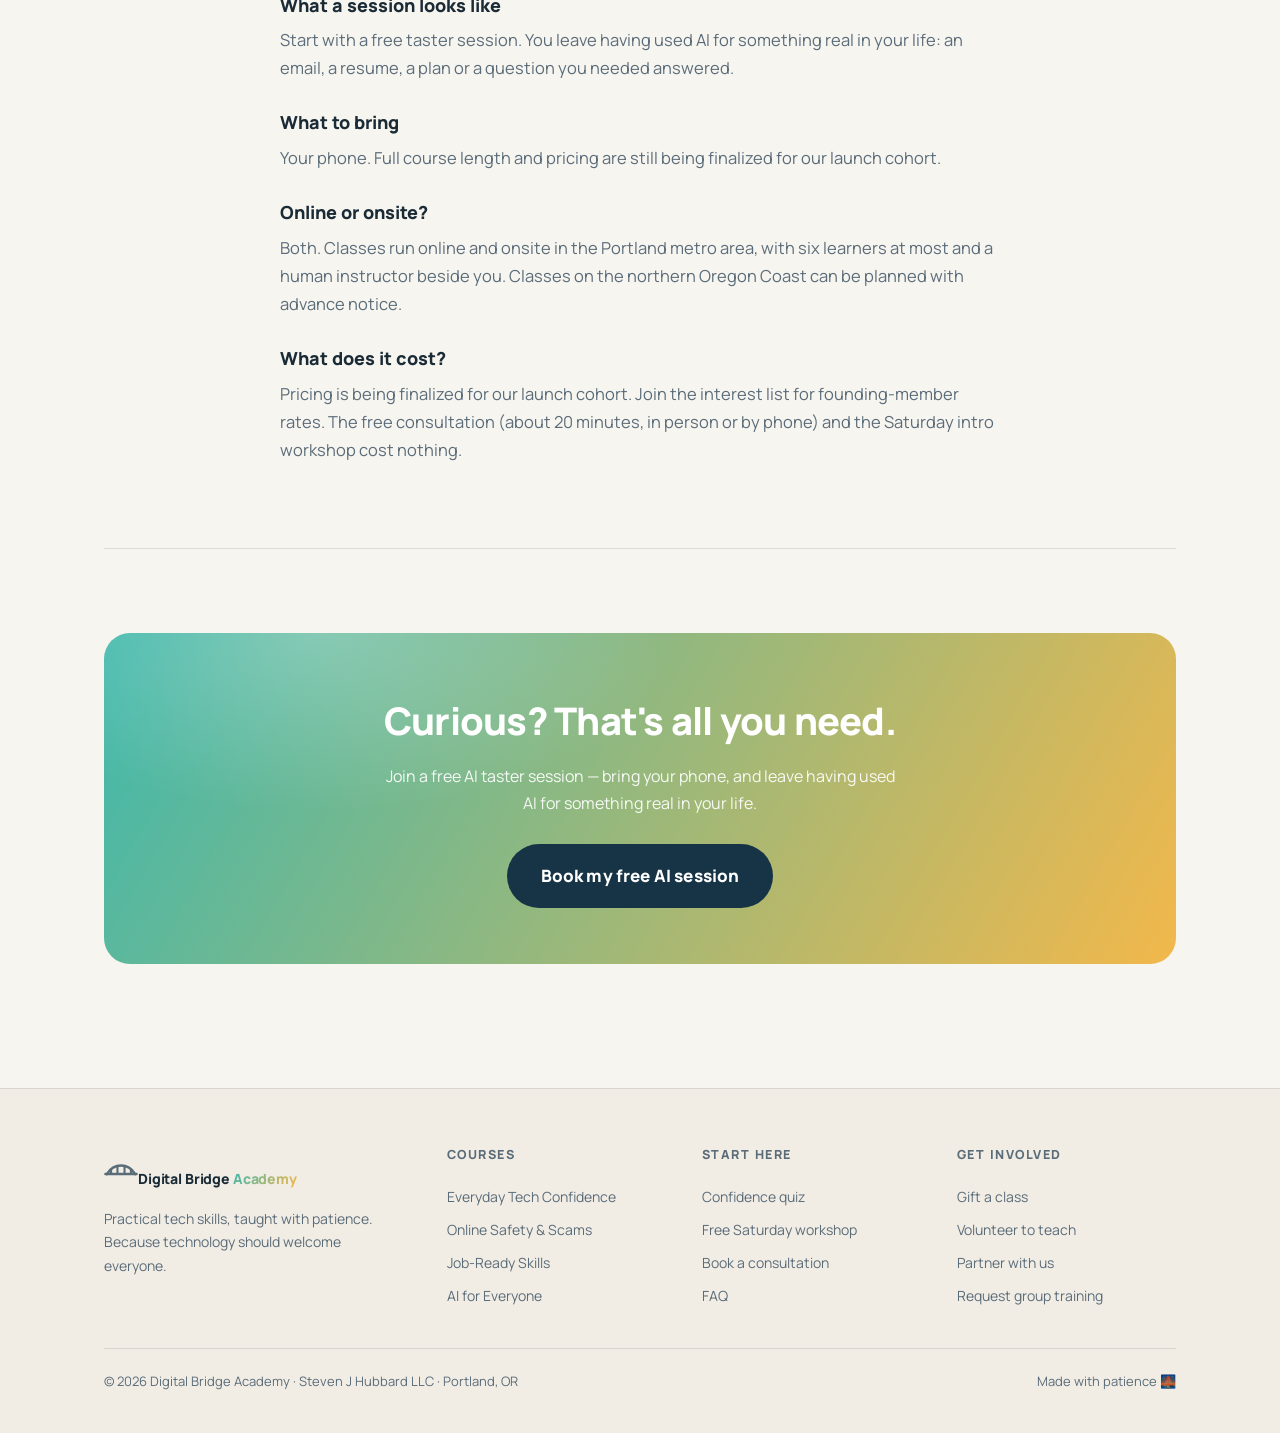
==== commit fe8c88a1: "Merge pull request #9 from shubbard2300/course-images Add course images" ====
--- a/ai.html
+++ b/ai.html
@@ -15,22 +15,22 @@
 <meta property="og:title" content="AI for Everyone — Learn AI Without Code">
 <meta property="og:description" content="Learn to use AI for email, resumes, research and everyday tasks, in plain English with no coding. Start with a free taster session. Online or onsite.">
 <meta property="og:url" content="https://www.digital-bridge-academy.com/ai.html">
-<meta property="og:image" content="https://www.digital-bridge-academy.com/og-image.png">
+<meta property="og:image" content="https://www.digital-bridge-academy.com/images/ai.jpg">
 <meta property="og:image:width" content="1200">
-<meta property="og:image:height" content="630">
-<meta property="og:image:alt" content="Digital Bridge Academy — AI for Everyone">
+<meta property="og:image:height" content="669">
+<meta property="og:image:alt" content="A woman and a helper smiling at a smartphone together on a living-room sofa">
 <meta property="og:locale" content="en_US">
 <meta name="twitter:card" content="summary_large_image">
 <meta name="twitter:title" content="AI for Everyone — Learn AI Without Code">
 <meta name="twitter:description" content="Learn to use AI for email, resumes, research and everyday tasks, in plain English with no coding. Start with a free taster session. Online or onsite.">
-<meta name="twitter:image" content="https://www.digital-bridge-academy.com/og-image.png">
+<meta name="twitter:image" content="https://www.digital-bridge-academy.com/images/ai.jpg">
 <script type="application/ld+json">
 {
   "@context": "https://schema.org",
   "@type": "Course",
   "name": "AI for Everyone",
   "description": "Learn to use AI for email, resumes, research and everyday tasks, in plain English with no coding. Start with a free taster session. Online or onsite.",
-  "image": "https://www.digital-bridge-academy.com/og-image.png",
+  "image": "https://www.digital-bridge-academy.com/images/ai.jpg",
   "provider": { "@type": "EducationalOrganization", "name": "Digital Bridge Academy", "url": "https://www.digital-bridge-academy.com/" },
   "courseMode": ["online", "onsite"],
   "educationalLevel": "Beginner",
@@ -179,6 +179,9 @@
     <div class="section-head reveal">
       <h2>Who this is for</h2>
     </div>
+    <figure class="about-img reveal">
+      <img src="/images/ai.jpg" alt="A woman and a helper smiling at a smartphone together on a living-room sofa" width="1200" height="669" loading="lazy">
+    </figure>
     <div class="about reveal">
       <p>Beginners of any age. If you can send a text message, you can use AI. No coding and no technical background needed.</p>
       <h3>What a session looks like</h3>
--- a/styles.css
+++ b/styles.css
@@ -420,3 +420,5 @@
 .about{max-width:720px; margin:0 auto;}
 .about h3{font-size:18px; font-weight:800; margin:26px 0 6px;}
 .about p{color:var(--muted); font-size:16.5px; line-height:1.7;}
+.about-img{max-width:720px; margin:0 auto 28px;}
+.about-img img{width:100%; height:auto; display:block; border-radius:var(--radius);}
